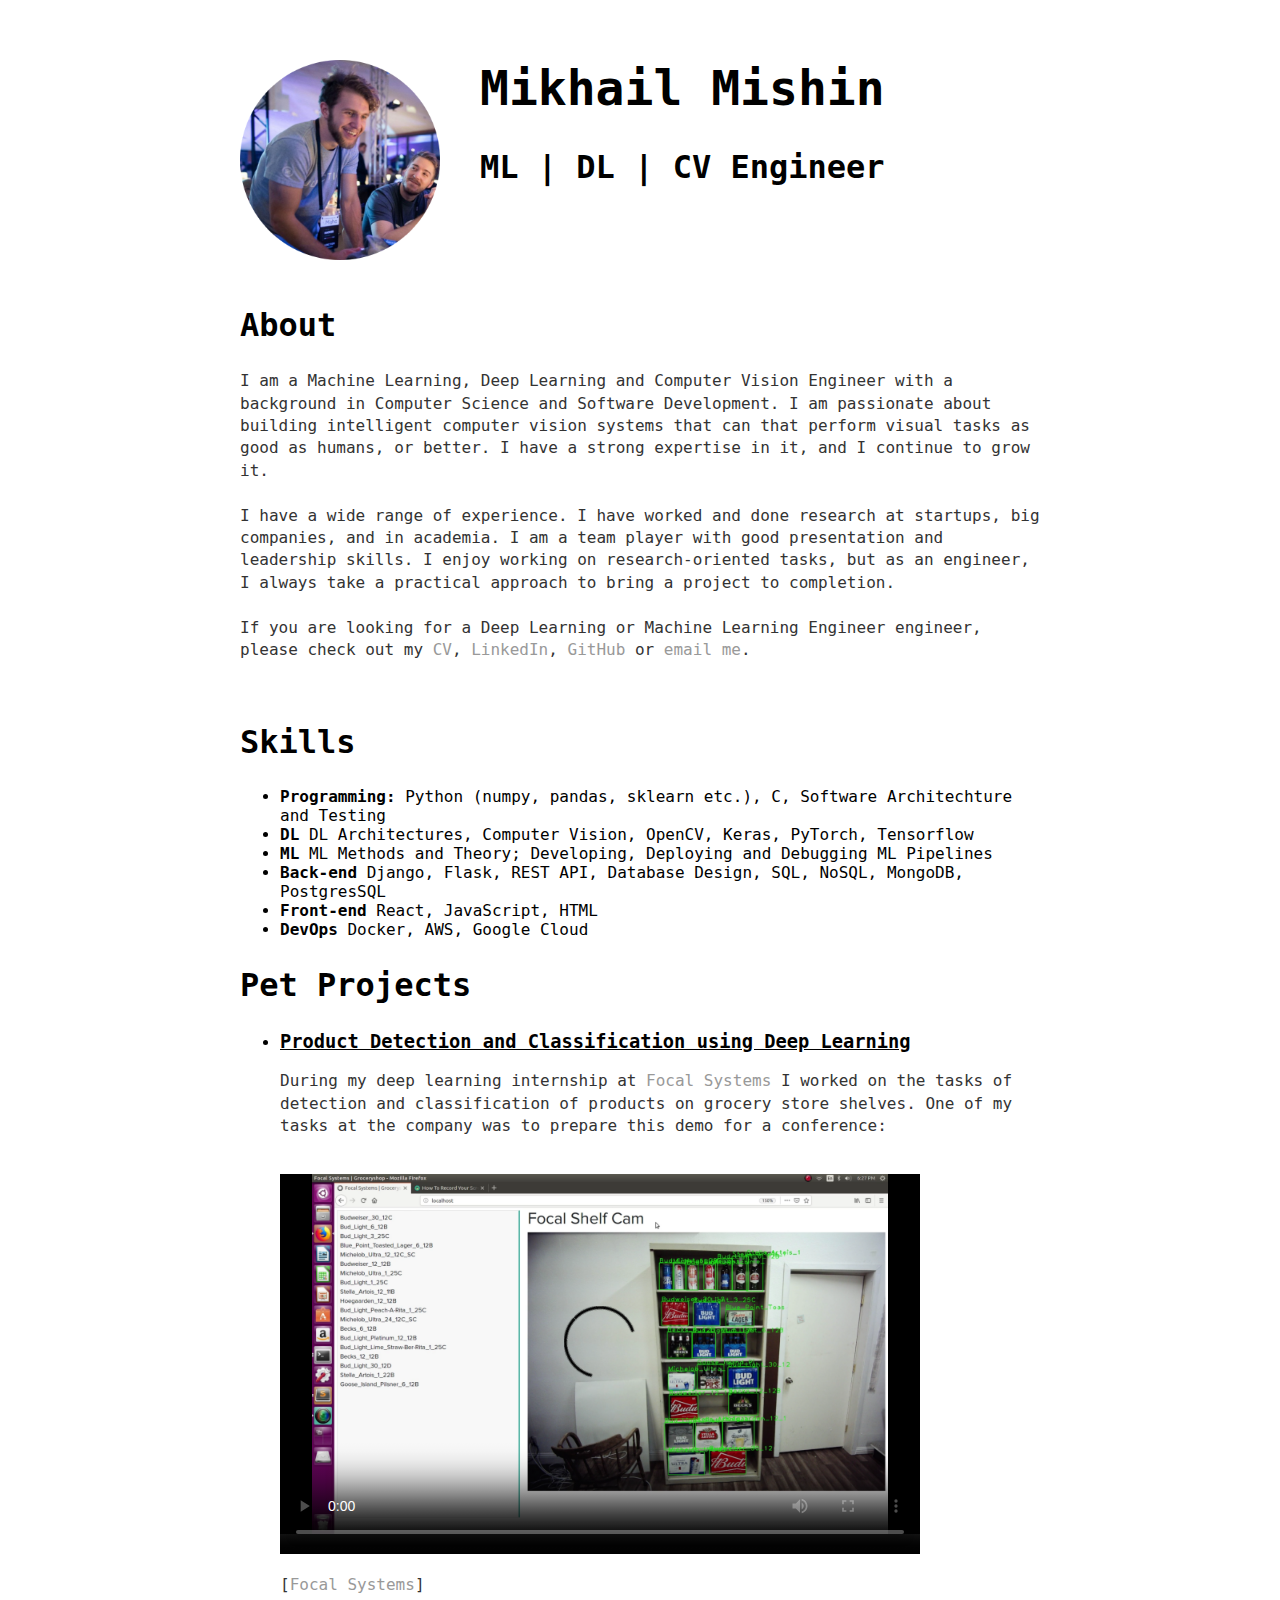
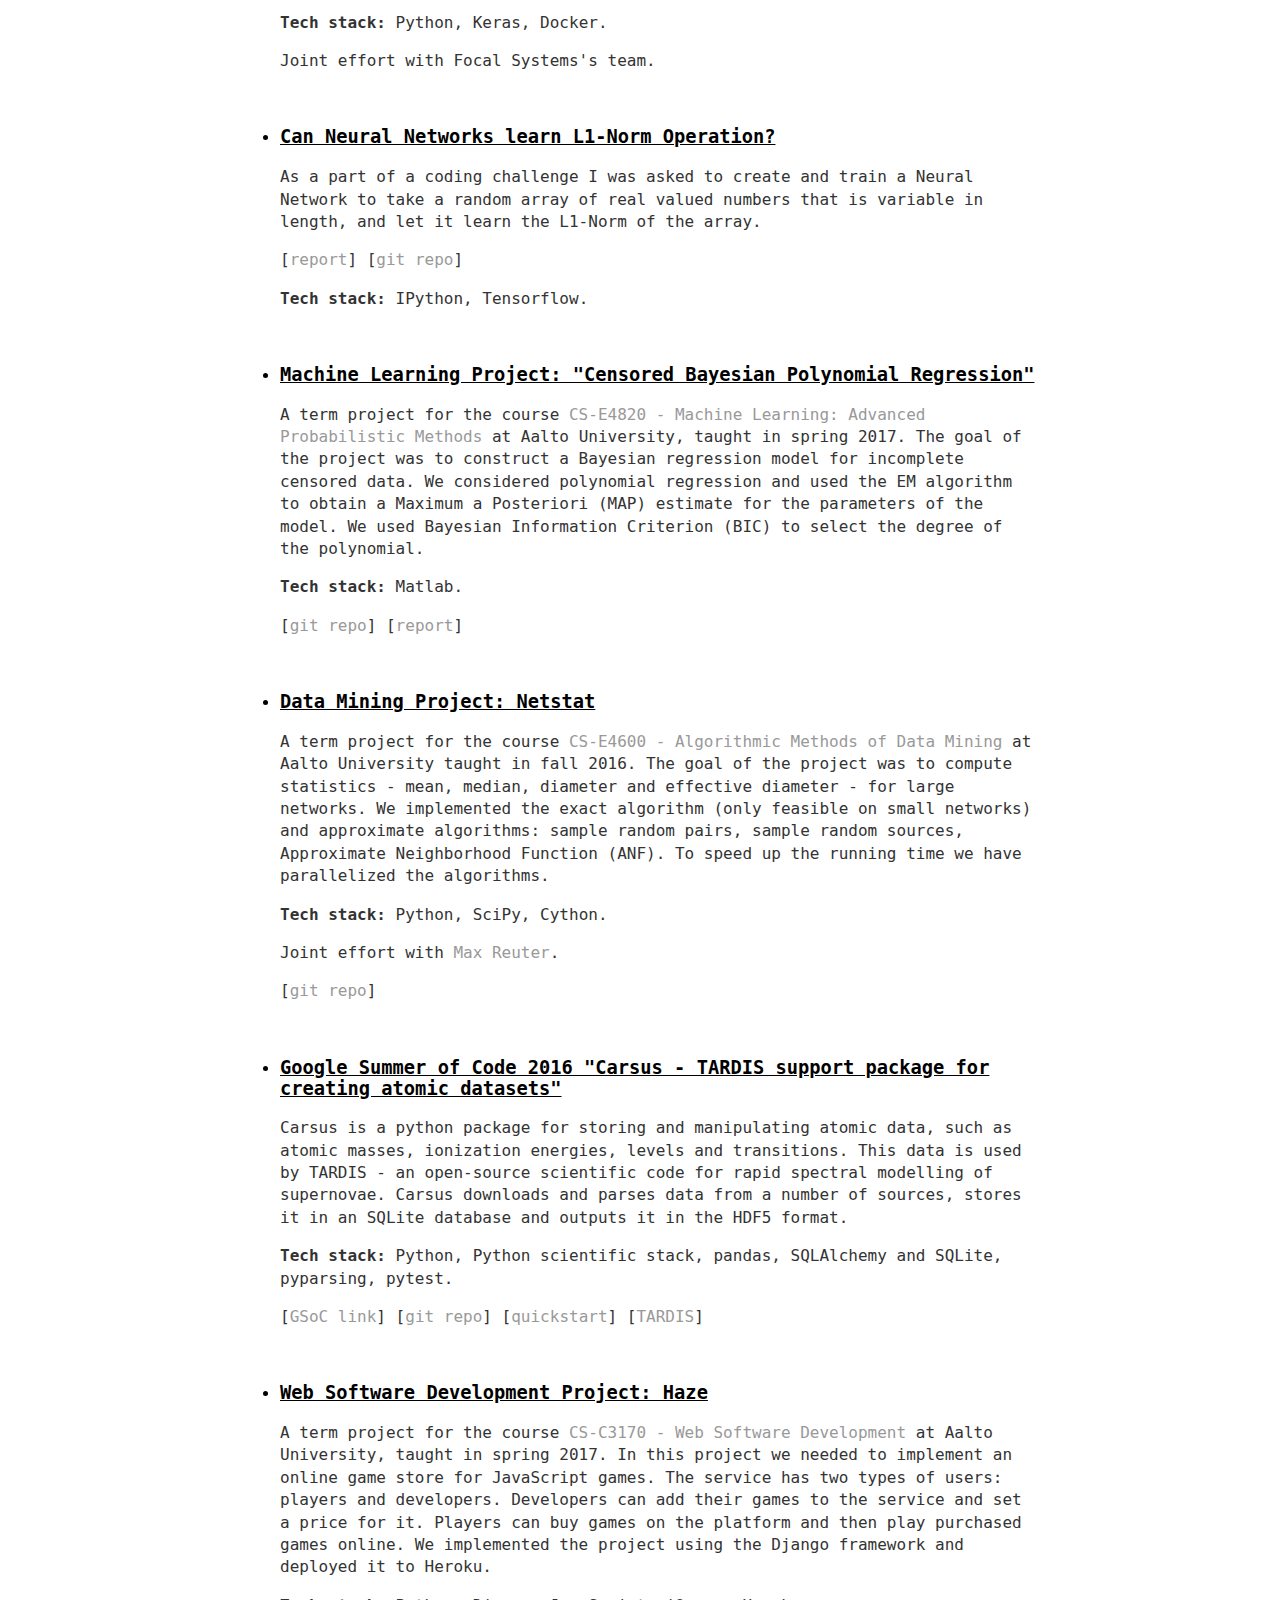
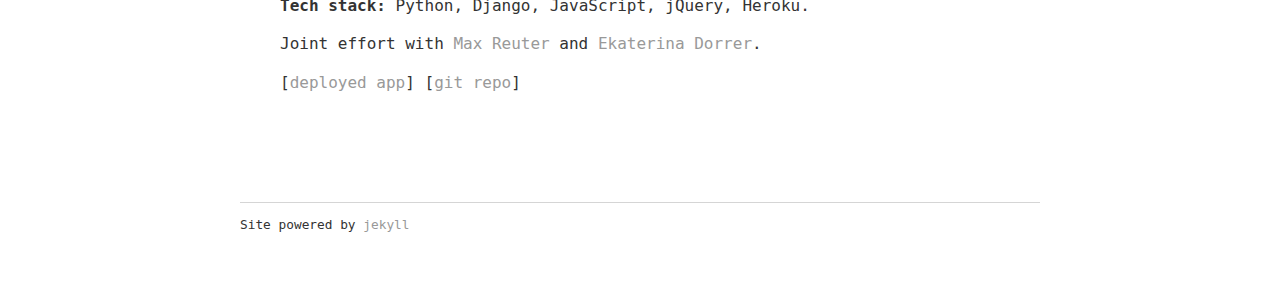
==== index.html @ 95404f32 "update text cv" ====
<!DOCTYPE html>
<html>
  <head>
    <title>Mishin Mikhail | Home</title>
    <meta http-equiv="Content-type" content="text/html;charset=UTF-8">
    <meta name="viewport" content="width=device-width, initial-scale=1"/>
    <meta name="description" content="Personal portfolio of Mikhail Mishin.">
    <meta name="author" content="Mikhail Mishin">
    <!-- link to main stylesheet -->
    <link rel="stylesheet" type="text/css" href="css/main.css">
  </head>
  <body>
  <!--
    <nav>
        <ul>
            <li><a href="/">Home</a></li>
            <li><a href="/about">About</a></li>
            <li><a href="/cv">CV</a></li>
            <li><a href="/blog">Blog</a></li>
        </ul>
    </nav> -->
    <div class="container">

            <div class="header">
                <img class="avatar" src="images/avatar.png">
                <h1 class="site_header">Mikhail Mishin</h1>
                <h2 class="site_header">ML | DL | CV Engineer</h2i>
            </div>
        </br>

            <div class="content">
            <h2> About </h2>

            <p> 
            I am a Machine Learning, Deep Learning and Computer Vision Engineer with a background in Computer Science and Software Development. I am passionate about 
            building intelligent computer vision systems that can that perform visual tasks as good as humans, or better. I have a strong expertise in it, and I continue to grow it. 

            </br></br>
            I have a wide range of experience. I have worked and done research at startups, big companies, and in academia. 
            I am a team player with good presentation and leadership skills. I enjoy working on research-oriented tasks, but as an engineer, I always take a practical approach to bring a project to completion.

           </br></br>
            If you are looking for a Deep Learning or Machine Learning Engineer engineer, please check out my <a href="cv.pdf">CV</a>, <a href="https://www.linkedin.com/in/mishinma/">LinkedIn</a>,
            <a href="https://github.com/mishinma">GitHub</a> or <a href="mailto:mikhail.mishin@aalto.fi">email me</a>.
            </p>
          </br>

            <h2> Skills </h2>

            <ul>
              <li> <strong> Programming: </strong> Python (numpy, pandas, sklearn etc.), C, Software Architechture and Testing</li>
              <li> <strong> DL </strong> DL Architectures, Computer Vision, OpenCV, Keras, PyTorch, Tensorflow</li>
              <li> <strong> ML </strong> ML Methods and Theory; Developing, Deploying and Debugging ML Pipelines</li>
              <li> <strong> Back-end </strong> Django, Flask, REST API, Database Design, SQL, NoSQL, MongoDB, PostgresSQL</li>
              <li> <strong> Front-end </strong> React, JavaScript, HTML</li>
              <li> <strong> DevOps </strong> Docker, AWS, Google Cloud</li>
            </ul>

            <h2> Pet Projects</h2>

            <ul class="projects">

            <li>
               <h3> Product Detection and Classification using Deep Learning </h3>

               <p>
                  During my deep learning internship at <a href="https://focal.systems/">Focal Systems</a> I worked on the tasks of detection and classification of products on grocery store shelves. One of my tasks at the company was to prepare this demo for a conference:
               </p>

               <video src="images/shelf_demo-2019-02-27_18.27.33.mp4" poster="images/focal_demo.png"
               width="640" height="400" controls preload></video>

               <p>
                [<a href="https://focal.systems/">Focal Systems</a>]
               </p>

               <p>
                  <b>Tech stack:</b> Python, Keras, Docker.
              </p>
          <p>
              Joint effort with Focal Systems's team.
          </p>

            </li>
        </br>

        <li> <h3> Can Neural Networks learn L1-Norm Operation? </h3>
        
        <p>
        As a part of a coding challenge I was asked to create and train a Neural Network to take a random array of real valued numbers that is variable in length, and let it learn the L1-Norm of the array.
        </p>
        <p>
           [<a href="https://github.com/mishinma/l1normfin/blob/master/report.ipynb">report</a>]
           [<a href="https://github.com/mishinma/l1normfin">git repo</a>]
         </p>

         <p>
                  <b>Tech stack:</b> IPython, Tensorflow.
         </p>

        </li>

            
        </br>

            <li>
               <h3> <a class="project-title" href="https://github.com/mishinma/bayesian_censored">Machine Learning Project: "Censored Bayesian Polynomial Regression"</a> </h3>

               <p>
               A term project for the course <a href="https://mycourses.aalto.fi/course/view.php?id=13087">CS-E4820 - Machine Learning: Advanced Probabilistic Methods</a> at Aalto University,
               taught in spring 2017. The goal of the project was to construct a
               Bayesian regression model for incomplete censored data. We considered polynomial regression
               and used the EM algorithm to obtain a Maximum a Posteriori (MAP) estimate for the parameters
               of the model. We used Bayesian Information Criterion (BIC) to select the degree of the polynomial.
              </p>
              <p>
                  <b>Tech stack:</b> Matlab.
              </p>
               <p>
               [<a href="https://github.com/mishinma/bayesian_censored">git repo</a>]
               [<a href="https://github.com/mishinma/bayesian_censored/blob/master/Term_Project_Machine_Learning.pdf">report</a>]
               </p>
            </li>
            </br>

            <li>
               <h3> <a class="project-title" href="https://github.com/mishinma/netstat">Data Mining Project: Netstat</a> </h3>

               <p>
               A term project for the course <a href="https://mycourses.aalto.fi/course/view.php?id=13081">CS-E4600 - Algorithmic Methods of Data Mining</a>
               at Aalto University taught in fall 2016. The goal of the project was to compute statistics - mean, median, diameter and effective diameter -
               for large networks. We implemented the exact algorithm (only feasible on small networks)
               and approximate algorithms: sample random pairs, sample random sources, Approximate Neighborhood Function (ANF).
               To speed up the running time we have parallelized the algorithms.
              </p>
              <p>
                  <b>Tech stack:</b> Python, SciPy, Cython.
              </p>
          <p>
              Joint effort with <a href="https://github.com/reuterm">Max Reuter</a>.
          </p>
               <p>
               [<a href="https://github.com/mishinma/netstat">git repo</a>]
               </p>
            </li>
            </br>

            <li>
                <h3> <a class="project-title" href="https://github.com/tardis-sn/carsus">Google Summer of Code 2016 "Carsus - TARDIS support package for creating atomic datasets"</a> </h3>

                <p>
                    Carsus is a python package for storing and manipulating atomic data,
                    such as atomic masses, ionization energies, levels and transitions.
                    This data is used by TARDIS - an open-source scientific code for rapid spectral modelling of supernovae.
                    Carsus downloads and parses data from a number of  sources, stores it in an SQLite database and outputs
                    it in the HDF5 format.
                </p>
                <p>
                    <b>Tech stack:</b> Python, Python scientific stack, pandas, SQLAlchemy and SQLite, pyparsing, pytest.
                </p>
                <p>
                    [<a href="https://summerofcode.withgoogle.com/projects/#5833166136803328">GSoC link</a>]
                    [<a href="https://github.com/tardis-sn/carsus">git repo</a>]
                    [<a href="http://carsus.readthedocs.io/en/rtd-testing/notebooks/quickstart.html">quickstart</a>]
                    [<a href="http://tardis.readthedocs.io/en/latest/">TARDIS</a>]
                </p>
            </li>
          </br>

            <li>
               <h3><a class="project-title" href="https://github.com/mishinma/wsdproject">Web Software Development Project: Haze</a> </h3>

               <p>
               A term project for the course <a href="https://mycourses.aalto.fi/course/view.php?id=13030">CS-C3170 - Web Software Development</a> at Aalto University,
               taught in spring 2017. In this project we needed to implement an online game store for JavaScript games.
               The service has two types of users: players and developers. Developers can add their games to the service and set a price for it.
               Players can buy games on the platform and then play purchased games online. We implemented the project
               using the Django framework and deployed it to Heroku.
              </p>
          <p>
               <b>Tech stack:</b> Python, Django, JavaScript, jQuery, Heroku.
          </p>
              <p>
                  Joint effort with <a href="https://github.com/reuterm">Max Reuter</a> and
                    <a href="https://github.com/katebennu">Ekaterina Dorrer</a>.
              </p>
               <p>
               [<a href="https://shielded-tor-84132.herokuapp.com/index/">deployed app</a>]
               [<a href="https://github.com/mishinma/wsdproject">git repo</a>]
               </p>
            </li>
             </br>



            </ul>
</br>
</br>
</br>
            <!--

            <ul>
                <li><a href="https://www.github.com/tardis-sn/carsus"> repository </a></li>
                <li><a href="http://mishinma.github.io/carsusdocs/">  docs </a></li>
                <li><a href="reports/report.html">  reports </a> </li>
                <li><a href="http://mishinma.github.io/carsusdevlog/">  devlog </a> </li>
                <li><a href="https://trello.com/b/bXee8BL9/tardis-gsoc-2016-atomic-database">  trello board </a> </li>
            </ul> !-->

            </div>


    <footer>
        <p>
            Site powered by <a href="/home/misha/dev/mishinma.github.io/index.html"> jekyll </a>
        </p>
    </footer>
    </div><!-- /.container -->
  </body>
</html>
---- css/main.css ----
body {
    margin: 60px auto;
    width: 70%;
   font-family: 'Consolas', 'Monaco', 'monospace';
}

.container{
    max-width: 800px;
    margin: 0 auto;
    padding: 0 30px;
}


.header {
    height: 200px;
}

.header .site_header {
  position: relative;
  /*top: 15px;*/
  /*left: 15px;*/
}

.header .avatar{
    float: left;
    /*border-radius: 80px;*/
    height: 200px;
    width: 200px;
    margin-right: 40px;
}

.project-title {
    text-decoration: none;
    color: #000;
}


a {
    text-decoration: none;
    color: #999;
}
a:hover {
    text-decoration: underline;
}

h1 {
    font-size: 3em;
}

h2 {
    font-size: 2em;
}

p {
    font-size: 1em;
    line-height: 1.4em;
    color: #333;
}

ul.projects h3{
    text-decoration: underline;
}

footer {
    border-top: 1px solid #d5d5d5;
    font-size: .8em;
}
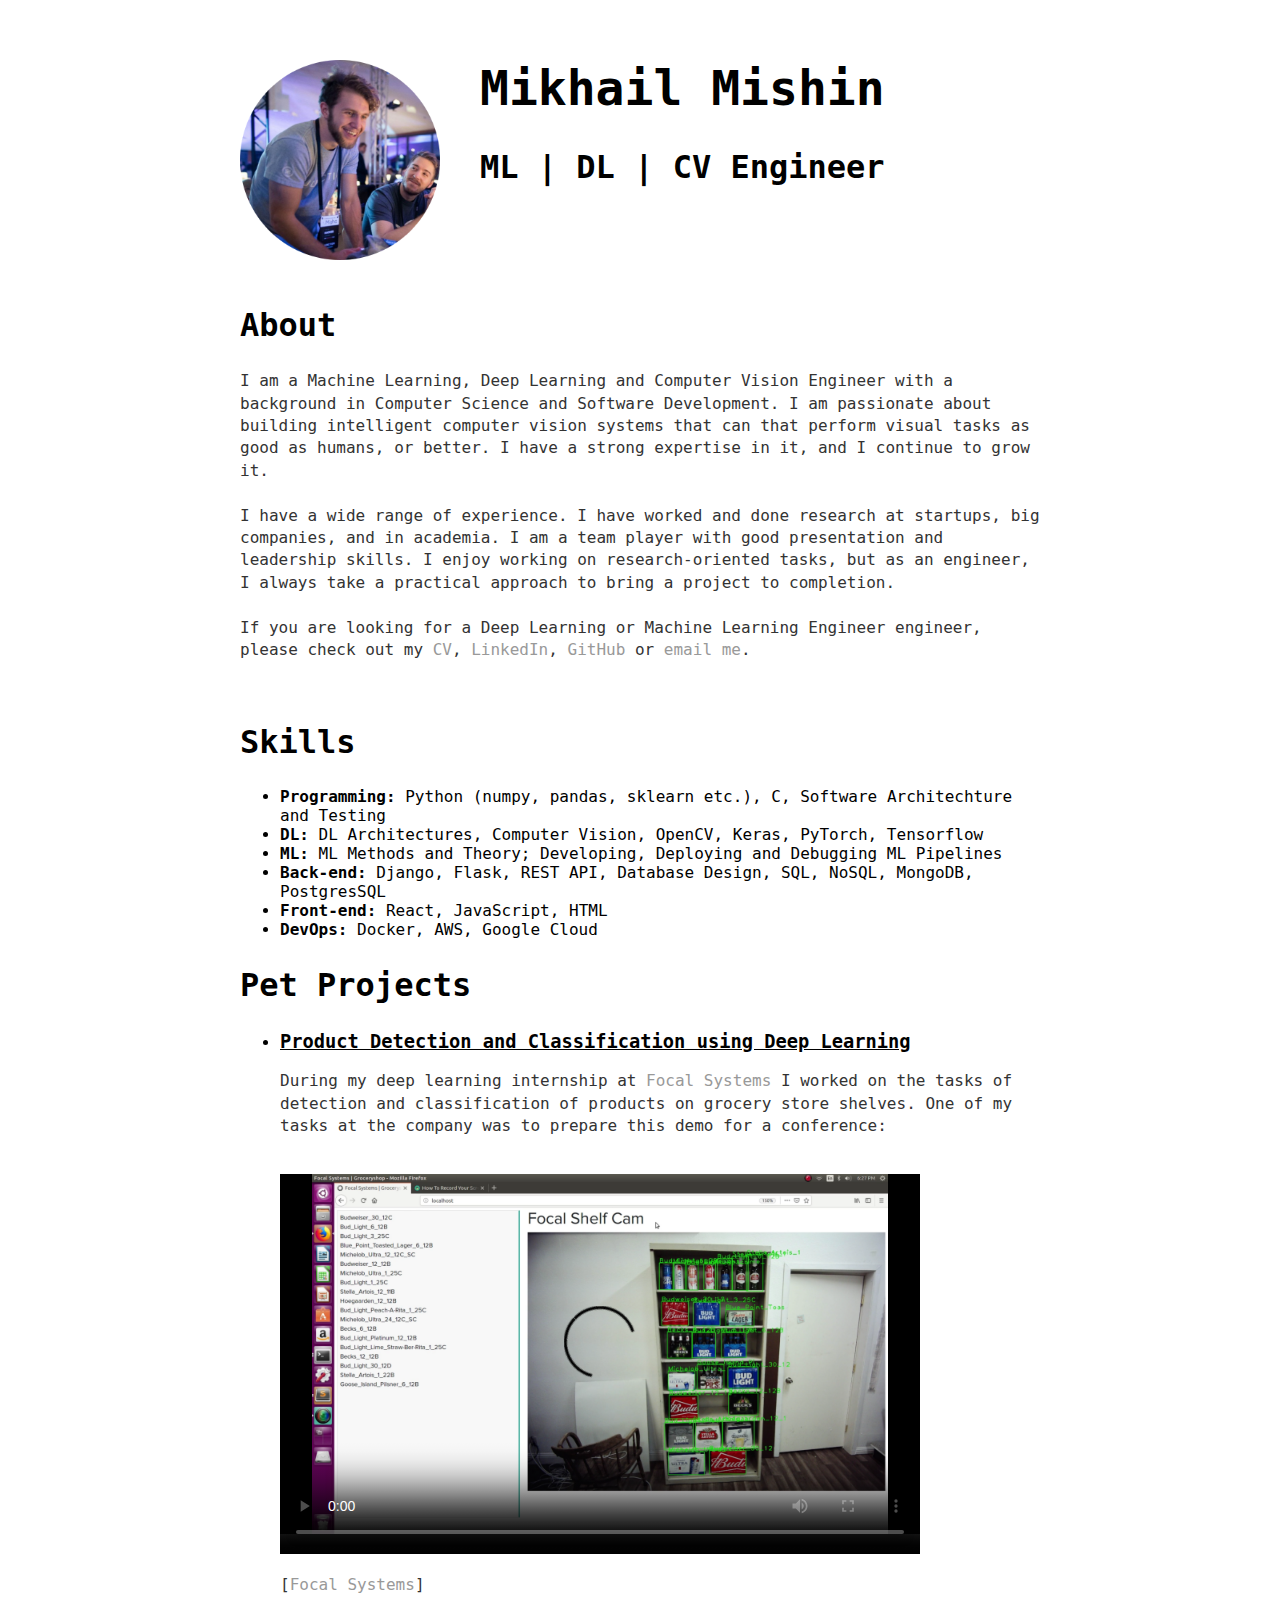
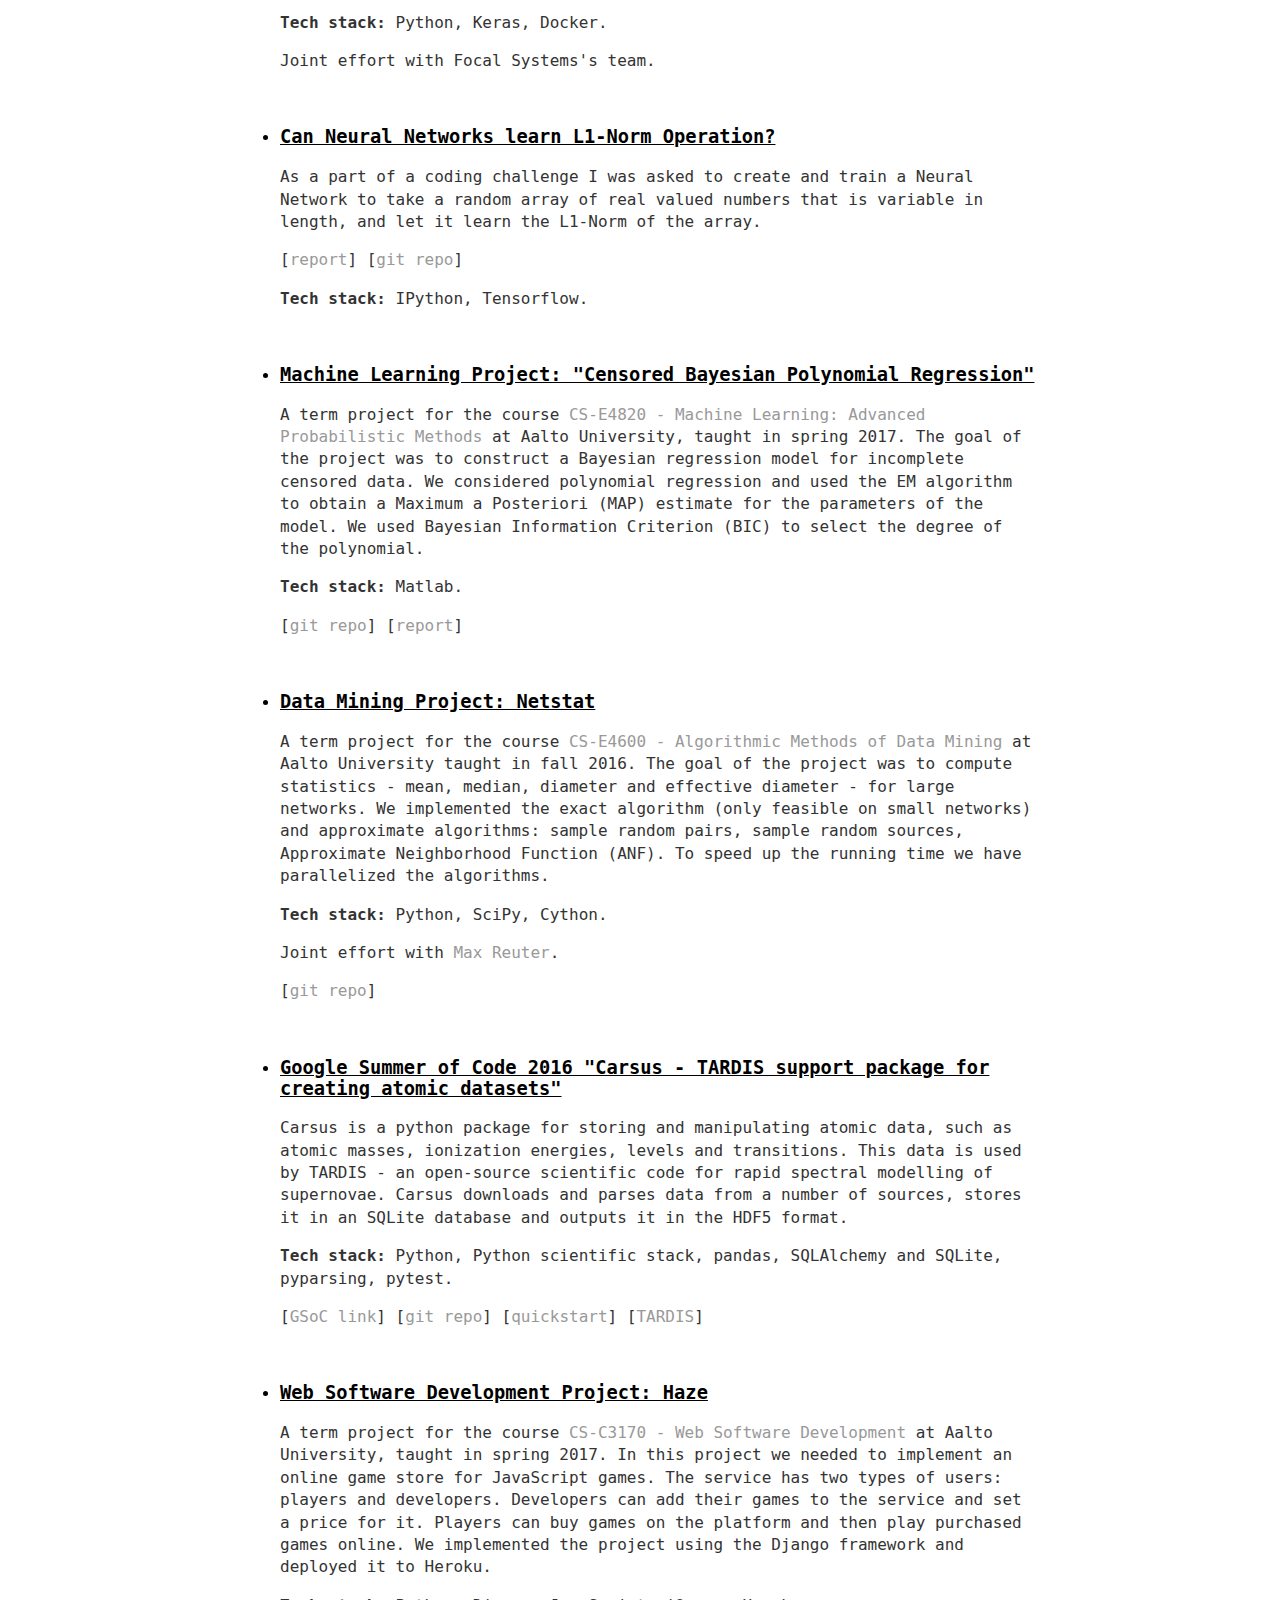
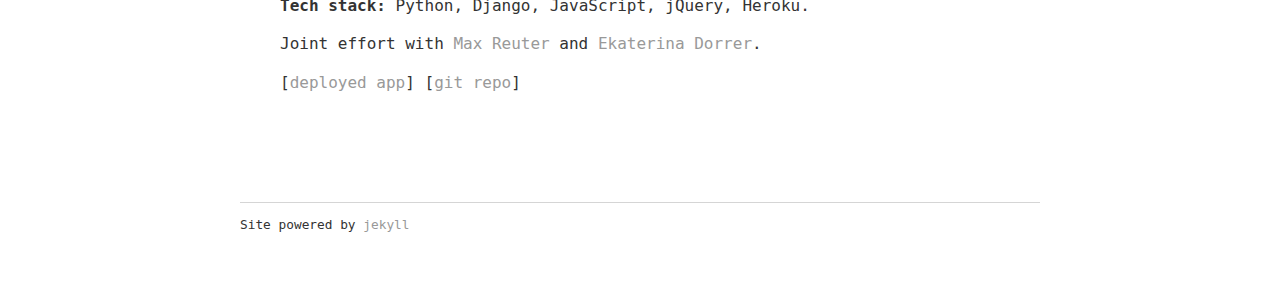
==== commit 78b33f54: "semicolons" ====
--- a/index.html
+++ b/index.html
@@ -49,11 +49,11 @@
 
             <ul>
               <li> <strong> Programming: </strong> Python (numpy, pandas, sklearn etc.), C, Software Architechture and Testing</li>
-              <li> <strong> DL </strong> DL Architectures, Computer Vision, OpenCV, Keras, PyTorch, Tensorflow</li>
-              <li> <strong> ML </strong> ML Methods and Theory; Developing, Deploying and Debugging ML Pipelines</li>
-              <li> <strong> Back-end </strong> Django, Flask, REST API, Database Design, SQL, NoSQL, MongoDB, PostgresSQL</li>
-              <li> <strong> Front-end </strong> React, JavaScript, HTML</li>
-              <li> <strong> DevOps </strong> Docker, AWS, Google Cloud</li>
+              <li> <strong> DL: </strong> DL Architectures, Computer Vision, OpenCV, Keras, PyTorch, Tensorflow</li>
+              <li> <strong> ML: </strong> ML Methods and Theory; Developing, Deploying and Debugging ML Pipelines</li>
+              <li> <strong> Back-end: </strong> Django, Flask, REST API, Database Design, SQL, NoSQL, MongoDB, PostgresSQL</li>
+              <li> <strong> Front-end: </strong> React, JavaScript, HTML</li>
+              <li> <strong> DevOps: </strong> Docker, AWS, Google Cloud</li>
             </ul>
 
             <h2> Pet Projects</h2>
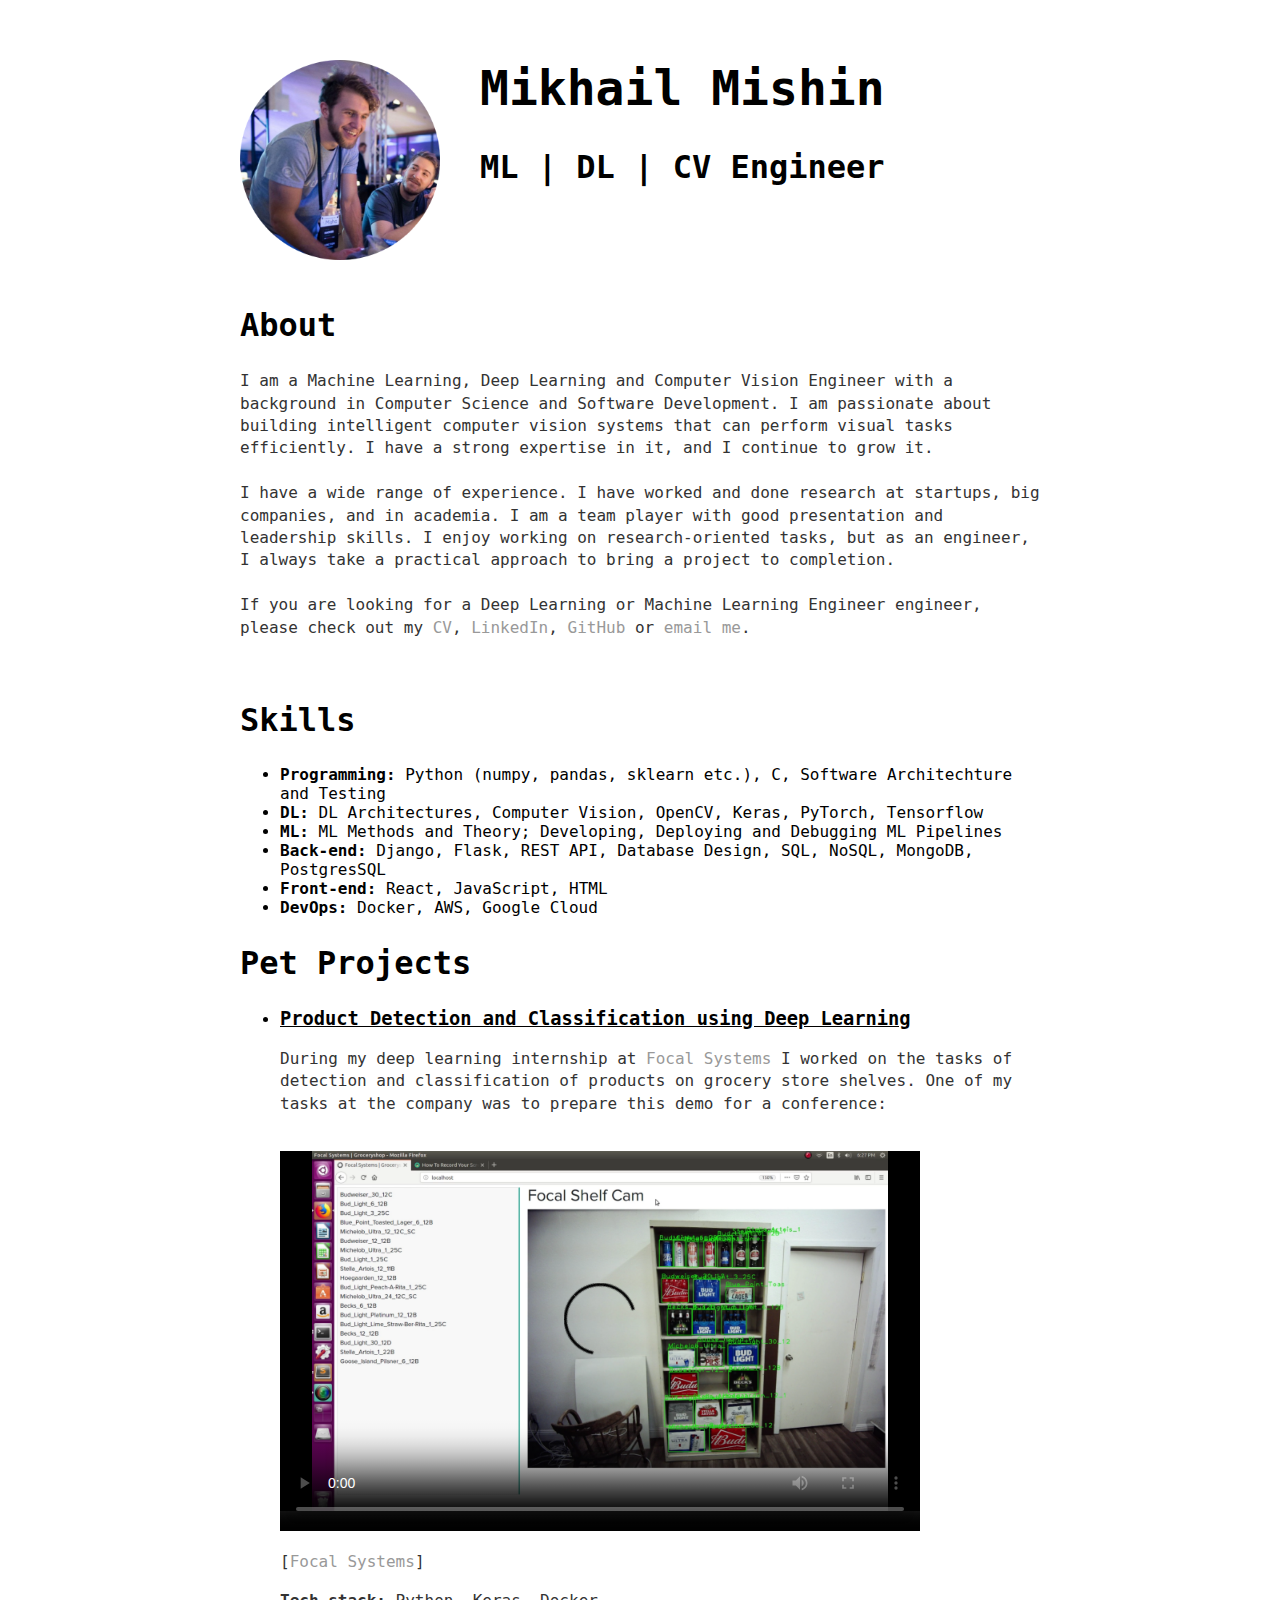
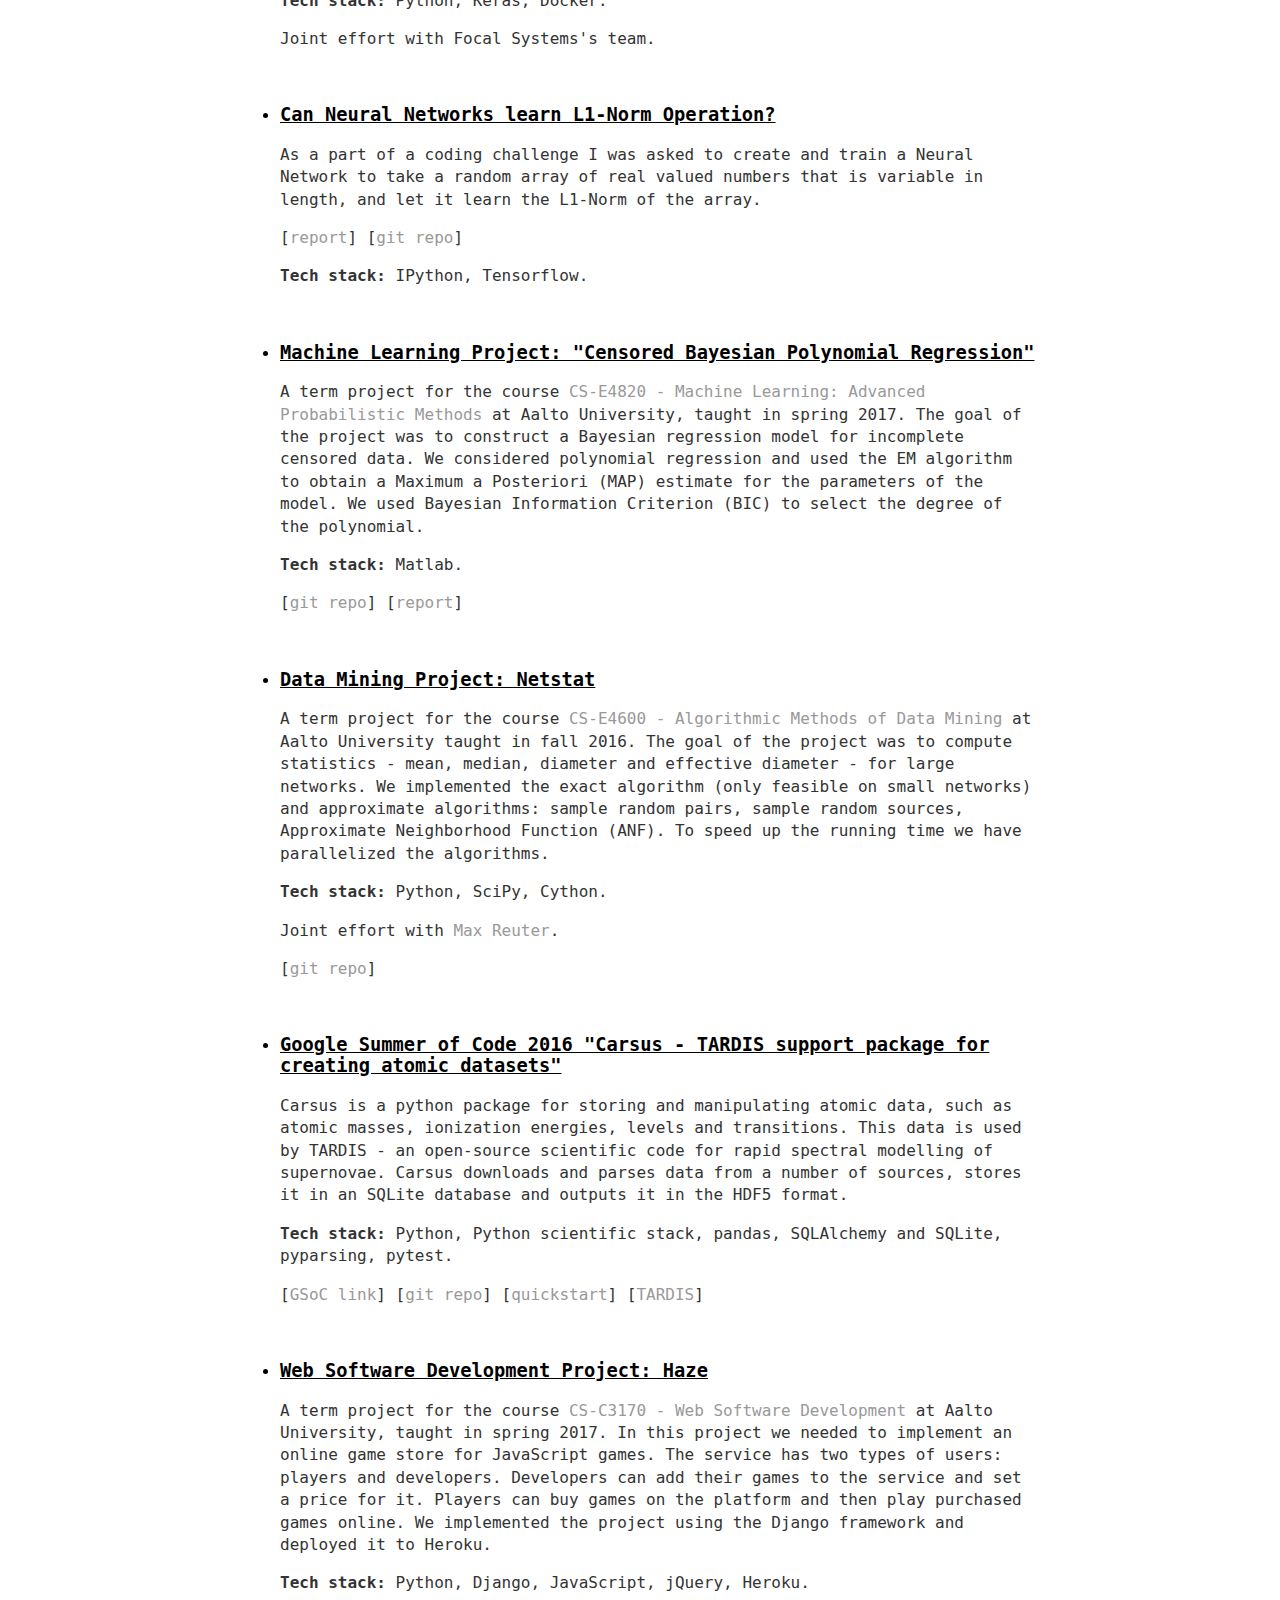
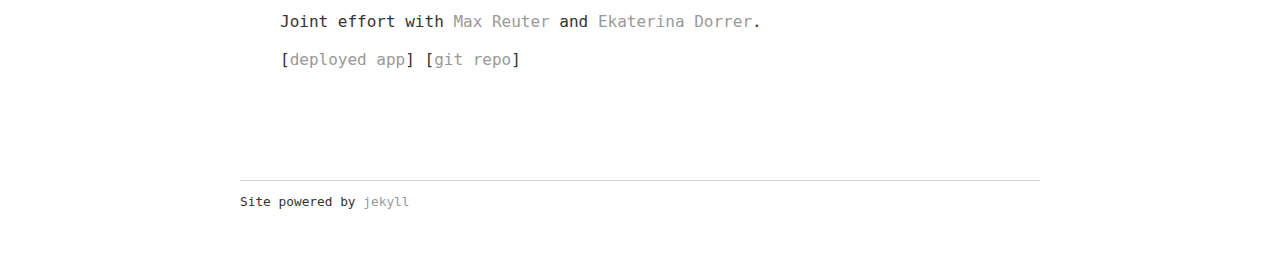
==== commit 910e8087: "edit bio" ====
--- a/index.html
+++ b/index.html
@@ -33,7 +33,7 @@
 
             <p> 
             I am a Machine Learning, Deep Learning and Computer Vision Engineer with a background in Computer Science and Software Development. I am passionate about 
-            building intelligent computer vision systems that can that perform visual tasks as good as humans, or better. I have a strong expertise in it, and I continue to grow it. 
+            building intelligent computer vision systems that can perform visual tasks efficiently. I have a strong expertise in it, and I continue to grow it. 
 
             </br></br>
             I have a wide range of experience. I have worked and done research at startups, big companies, and in academia. 
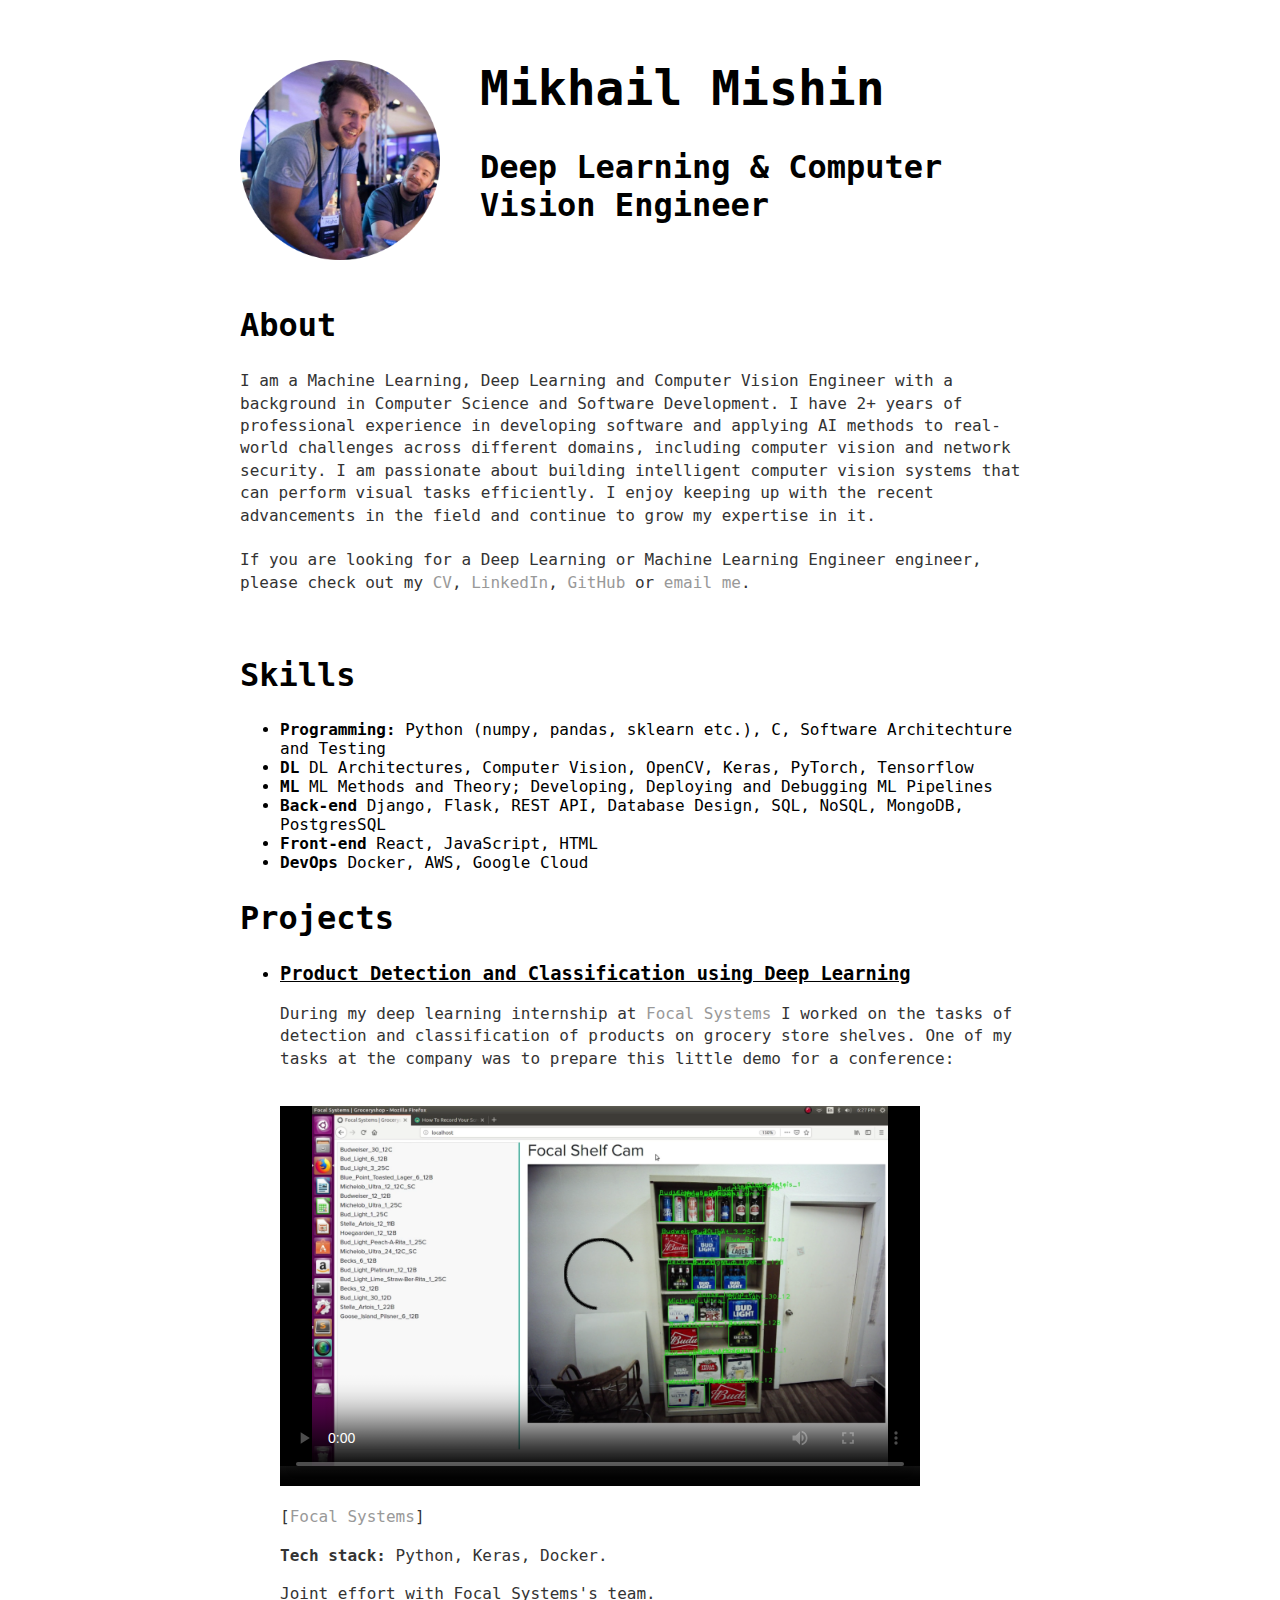
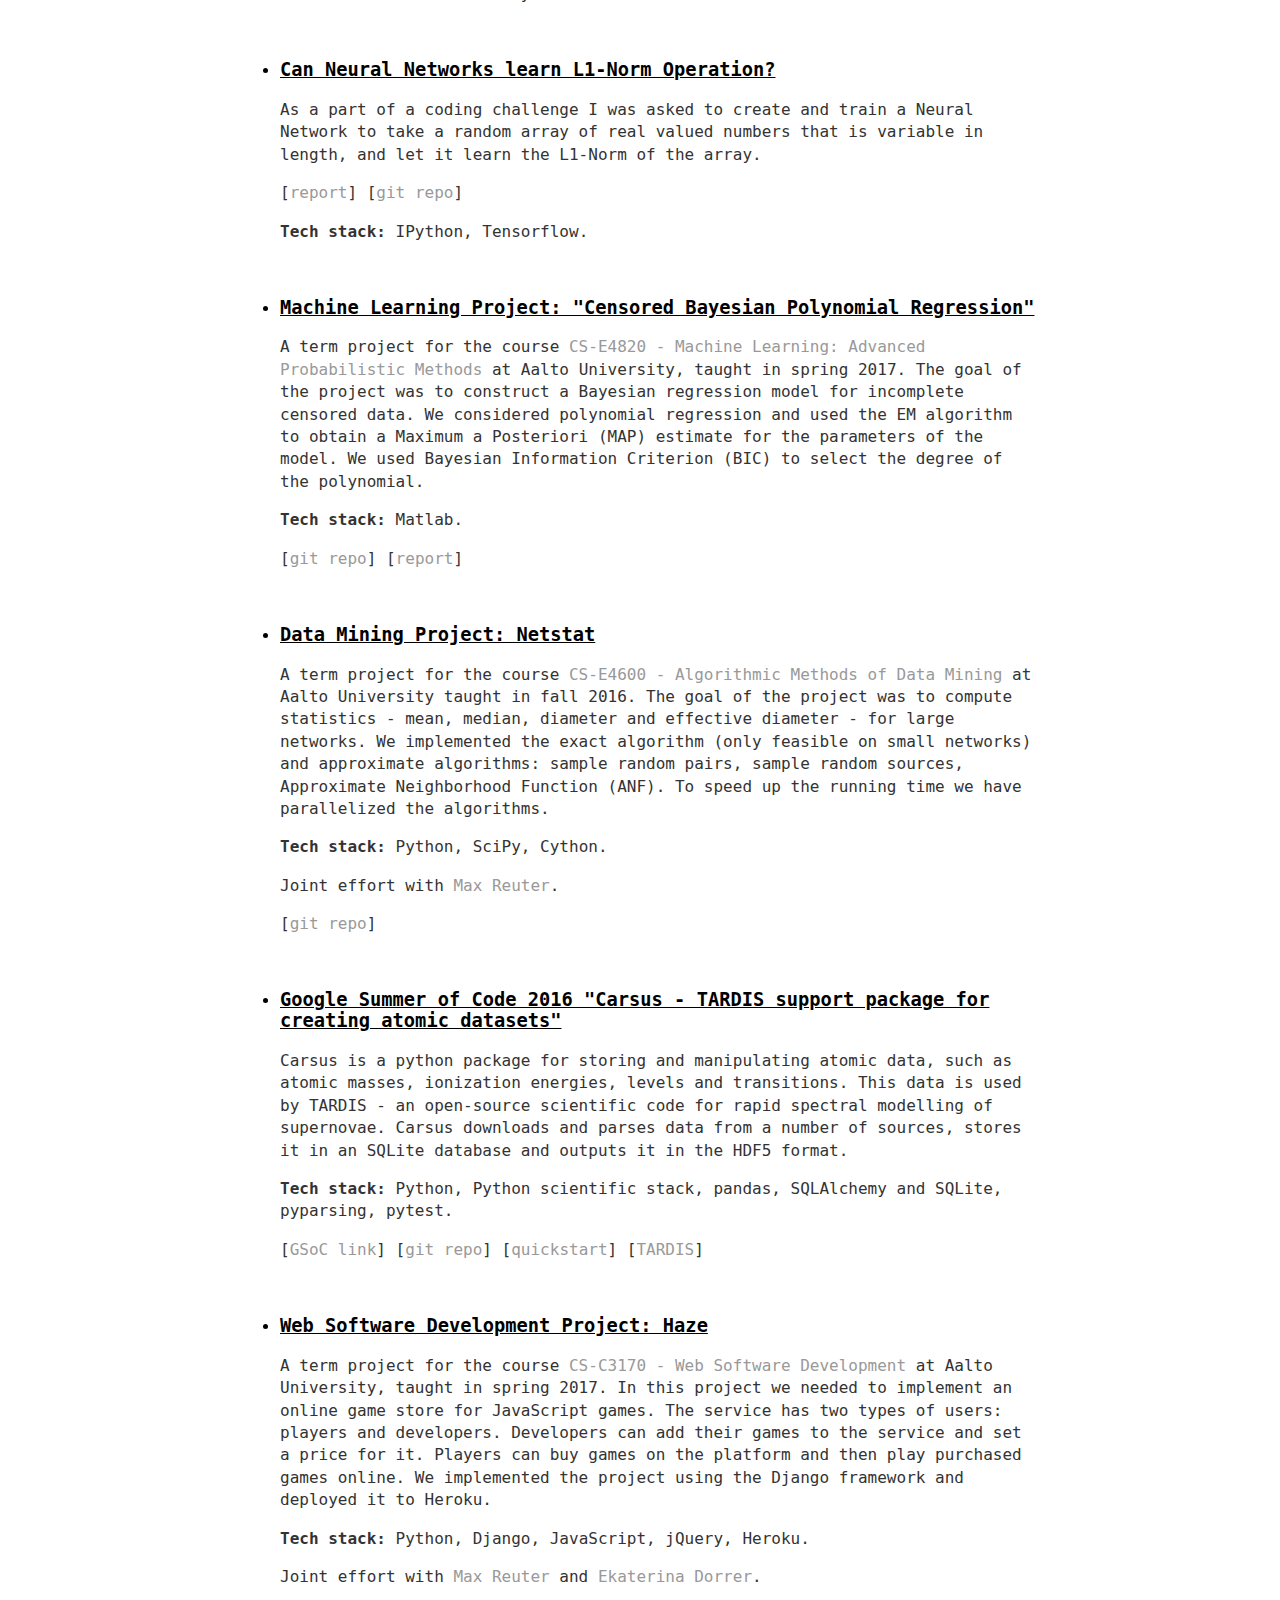
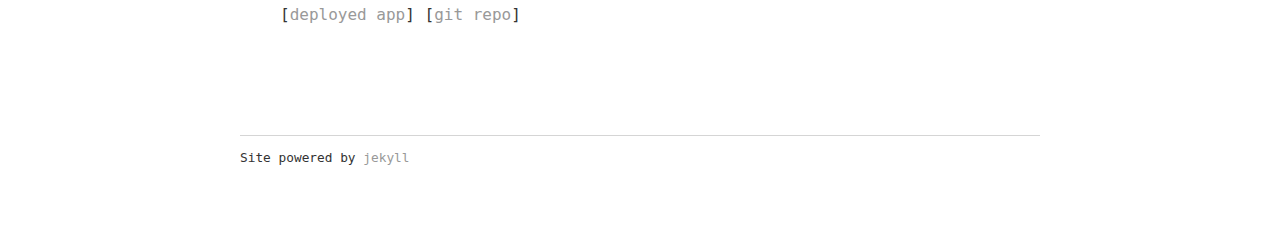
==== commit f94c2356: "update bio" ====
--- a/index.html
+++ b/index.html
@@ -24,7 +24,7 @@
             <div class="header">
                 <img class="avatar" src="images/avatar.png">
                 <h1 class="site_header">Mikhail Mishin</h1>
-                <h2 class="site_header">ML | DL | CV Engineer</h2i>
+                <h2 class="site_header">Deep Learning &amp; Computer Vision Engineer </h2i>
             </div>
         </br>
 
@@ -32,13 +32,11 @@
             <h2> About </h2>
 
             <p> 
-            I am a Machine Learning, Deep Learning and Computer Vision Engineer with a background in Computer Science and Software Development. I am passionate about 
-            building intelligent computer vision systems that can perform visual tasks efficiently. I have a strong expertise in it, and I continue to grow it. 
-
-            </br></br>
-            I have a wide range of experience. I have worked and done research at startups, big companies, and in academia. 
-            I am a team player with good presentation and leadership skills. I enjoy working on research-oriented tasks, but as an engineer, I always take a practical approach to bring a project to completion.
-
+            I am a Machine Learning, Deep Learning and Computer Vision Engineer with a background in Computer Science and Software Development. I have 2+ years of professional experience in developing software and applying AI methods to real-world challenges across different domains, including computer vision and network security.  I am passionate about building intelligent computer vision systems that can perform visual tasks efficiently. I enjoy keeping up with the recent advancements in the field and continue to grow my expertise in it.
+
+            <!-- </br></br> -->
+            <!-- I have a wide range of experience. I have worked and done research at startups, big companies, and in academia.  -->
+            <!-- I am a team player with good presentation and leadership skills.  -->
            </br></br>
             If you are looking for a Deep Learning or Machine Learning Engineer engineer, please check out my <a href="cv.pdf">CV</a>, <a href="https://www.linkedin.com/in/mishinma/">LinkedIn</a>,
             <a href="https://github.com/mishinma">GitHub</a> or <a href="mailto:mikhail.mishin@aalto.fi">email me</a>.
@@ -49,14 +47,14 @@
 
             <ul>
               <li> <strong> Programming: </strong> Python (numpy, pandas, sklearn etc.), C, Software Architechture and Testing</li>
-              <li> <strong> DL: </strong> DL Architectures, Computer Vision, OpenCV, Keras, PyTorch, Tensorflow</li>
-              <li> <strong> ML: </strong> ML Methods and Theory; Developing, Deploying and Debugging ML Pipelines</li>
-              <li> <strong> Back-end: </strong> Django, Flask, REST API, Database Design, SQL, NoSQL, MongoDB, PostgresSQL</li>
-              <li> <strong> Front-end: </strong> React, JavaScript, HTML</li>
-              <li> <strong> DevOps: </strong> Docker, AWS, Google Cloud</li>
+              <li> <strong> DL </strong> DL Architectures, Computer Vision, OpenCV, Keras, PyTorch, Tensorflow</li>
+              <li> <strong> ML </strong> ML Methods and Theory; Developing, Deploying and Debugging ML Pipelines</li>
+              <li> <strong> Back-end </strong> Django, Flask, REST API, Database Design, SQL, NoSQL, MongoDB, PostgresSQL</li>
+              <li> <strong> Front-end </strong> React, JavaScript, HTML</li>
+              <li> <strong> DevOps </strong> Docker, AWS, Google Cloud</li>
             </ul>
 
-            <h2> Pet Projects</h2>
+            <h2> Projects</h2>
 
             <ul class="projects">
 
@@ -64,7 +62,7 @@
                <h3> Product Detection and Classification using Deep Learning </h3>
 
                <p>
-                  During my deep learning internship at <a href="https://focal.systems/">Focal Systems</a> I worked on the tasks of detection and classification of products on grocery store shelves. One of my tasks at the company was to prepare this demo for a conference:
+                  During my deep learning internship at <a href="https://focal.systems/">Focal Systems</a> I worked on the tasks of detection and classification of products on grocery store shelves. One of my tasks at the company was to prepare this little demo for a conference:
                </p>
 
                <video src="images/shelf_demo-2019-02-27_18.27.33.mp4" poster="images/focal_demo.png"
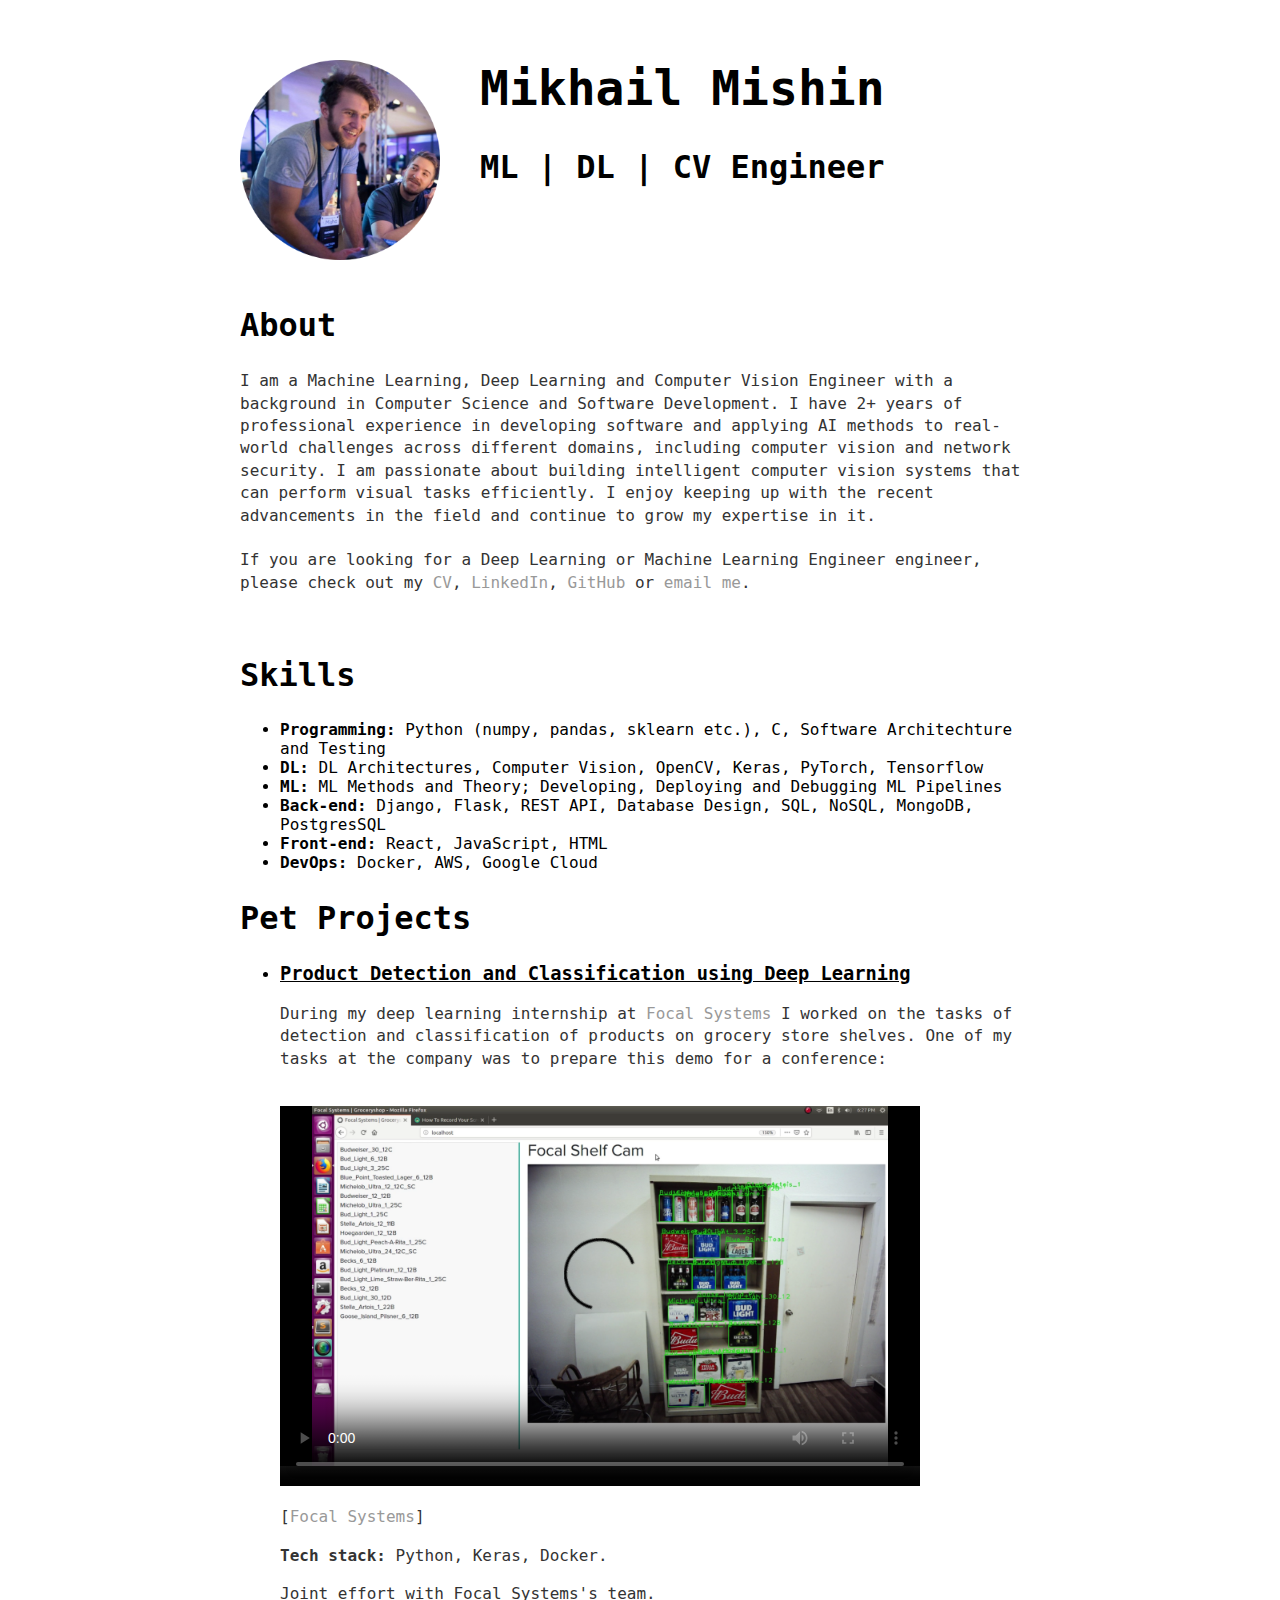
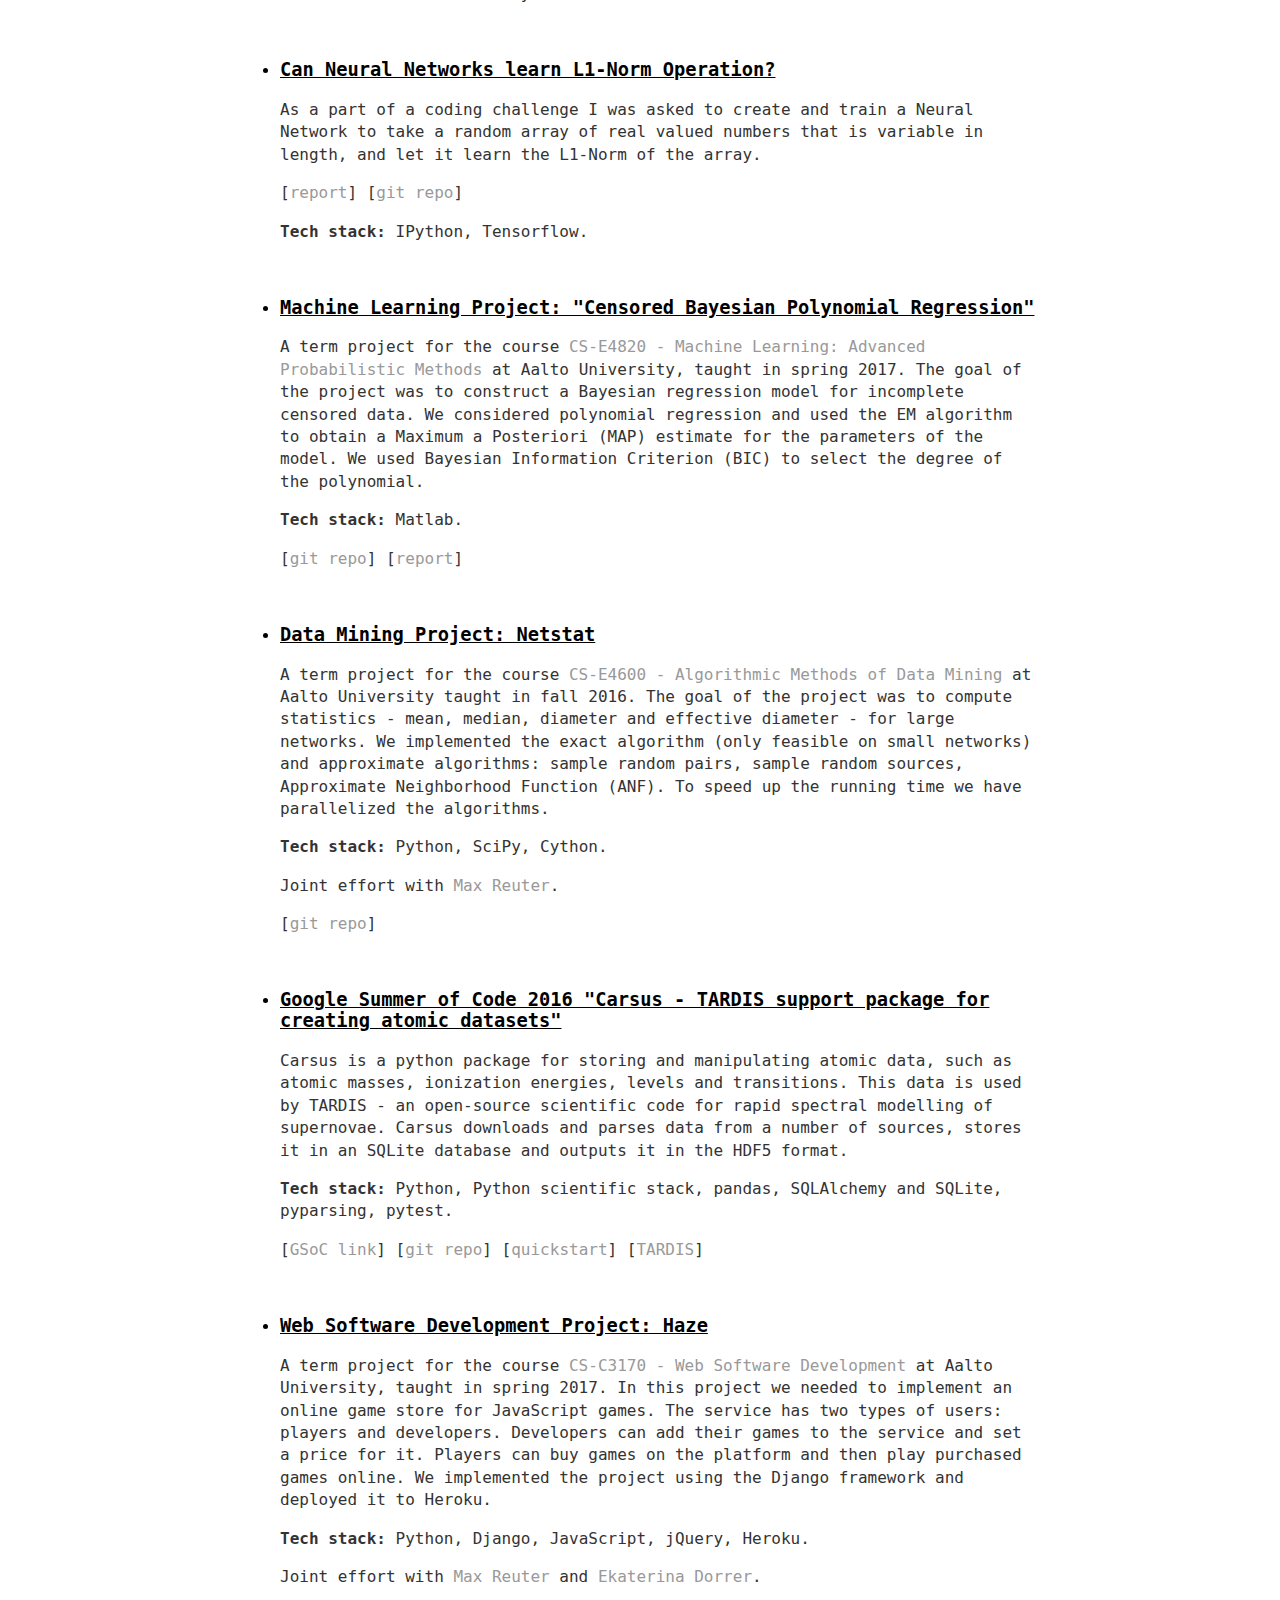
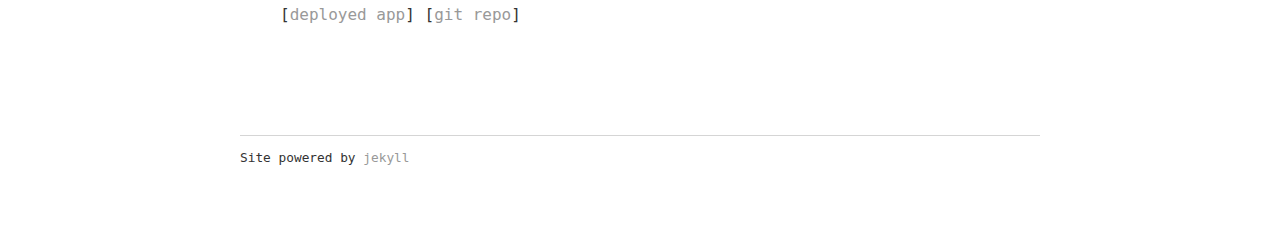
==== commit 75fa1309: "update bio" ====
--- a/index.html
+++ b/index.html
@@ -24,7 +24,7 @@
             <div class="header">
                 <img class="avatar" src="images/avatar.png">
                 <h1 class="site_header">Mikhail Mishin</h1>
-                <h2 class="site_header">Deep Learning &amp; Computer Vision Engineer </h2i>
+                <h2 class="site_header">ML | DL | CV Engineer</h2i>
             </div>
         </br>
 
@@ -33,7 +33,7 @@
 
             <p> 
             I am a Machine Learning, Deep Learning and Computer Vision Engineer with a background in Computer Science and Software Development. I have 2+ years of professional experience in developing software and applying AI methods to real-world challenges across different domains, including computer vision and network security.  I am passionate about building intelligent computer vision systems that can perform visual tasks efficiently. I enjoy keeping up with the recent advancements in the field and continue to grow my expertise in it.
-
+            
             <!-- </br></br> -->
             <!-- I have a wide range of experience. I have worked and done research at startups, big companies, and in academia.  -->
             <!-- I am a team player with good presentation and leadership skills.  -->
@@ -47,14 +47,14 @@
 
             <ul>
               <li> <strong> Programming: </strong> Python (numpy, pandas, sklearn etc.), C, Software Architechture and Testing</li>
-              <li> <strong> DL </strong> DL Architectures, Computer Vision, OpenCV, Keras, PyTorch, Tensorflow</li>
-              <li> <strong> ML </strong> ML Methods and Theory; Developing, Deploying and Debugging ML Pipelines</li>
-              <li> <strong> Back-end </strong> Django, Flask, REST API, Database Design, SQL, NoSQL, MongoDB, PostgresSQL</li>
-              <li> <strong> Front-end </strong> React, JavaScript, HTML</li>
-              <li> <strong> DevOps </strong> Docker, AWS, Google Cloud</li>
+              <li> <strong> DL: </strong> DL Architectures, Computer Vision, OpenCV, Keras, PyTorch, Tensorflow</li>
+              <li> <strong> ML: </strong> ML Methods and Theory; Developing, Deploying and Debugging ML Pipelines</li>
+              <li> <strong> Back-end: </strong> Django, Flask, REST API, Database Design, SQL, NoSQL, MongoDB, PostgresSQL</li>
+              <li> <strong> Front-end: </strong> React, JavaScript, HTML</li>
+              <li> <strong> DevOps: </strong> Docker, AWS, Google Cloud</li>
             </ul>
 
-            <h2> Projects</h2>
+            <h2> Pet Projects</h2>
 
             <ul class="projects">
 
@@ -62,7 +62,7 @@
                <h3> Product Detection and Classification using Deep Learning </h3>
 
                <p>
-                  During my deep learning internship at <a href="https://focal.systems/">Focal Systems</a> I worked on the tasks of detection and classification of products on grocery store shelves. One of my tasks at the company was to prepare this little demo for a conference:
+                  During my deep learning internship at <a href="https://focal.systems/">Focal Systems</a> I worked on the tasks of detection and classification of products on grocery store shelves. One of my tasks at the company was to prepare this demo for a conference:
                </p>
 
                <video src="images/shelf_demo-2019-02-27_18.27.33.mp4" poster="images/focal_demo.png"
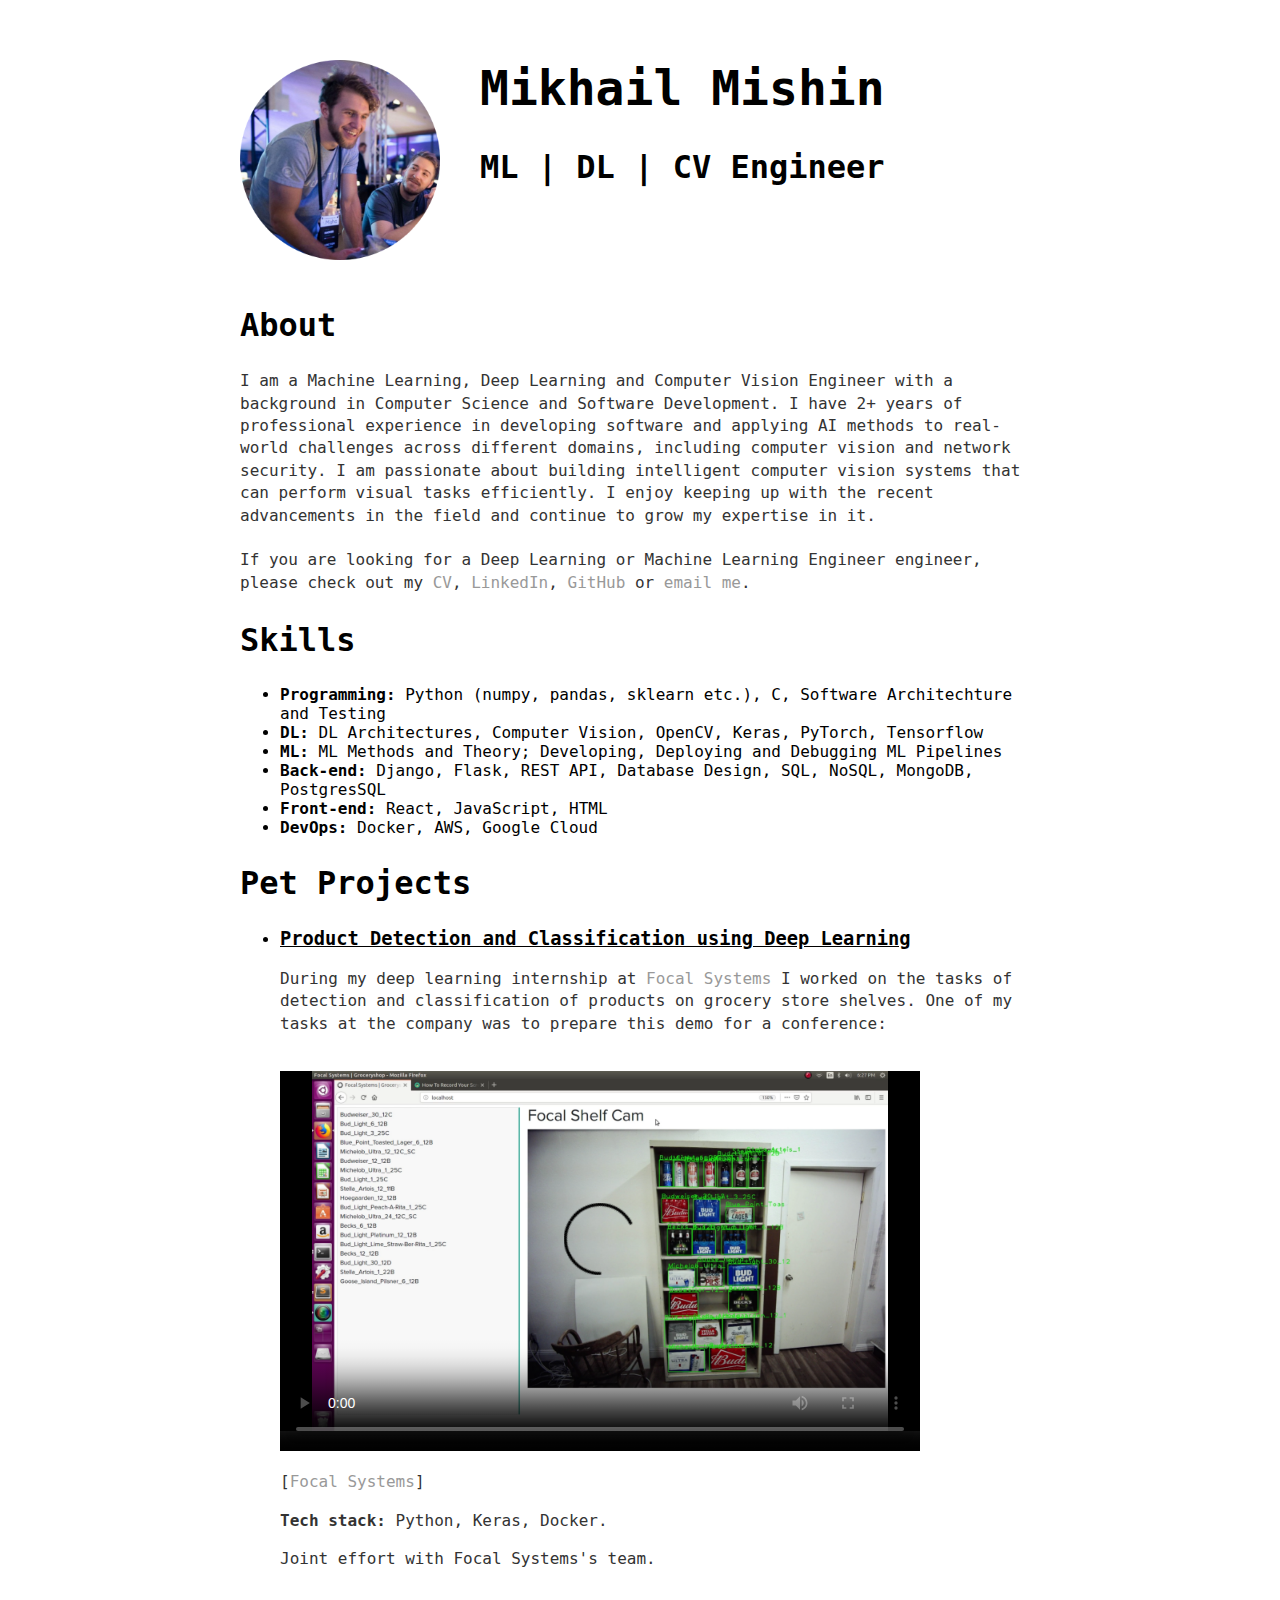
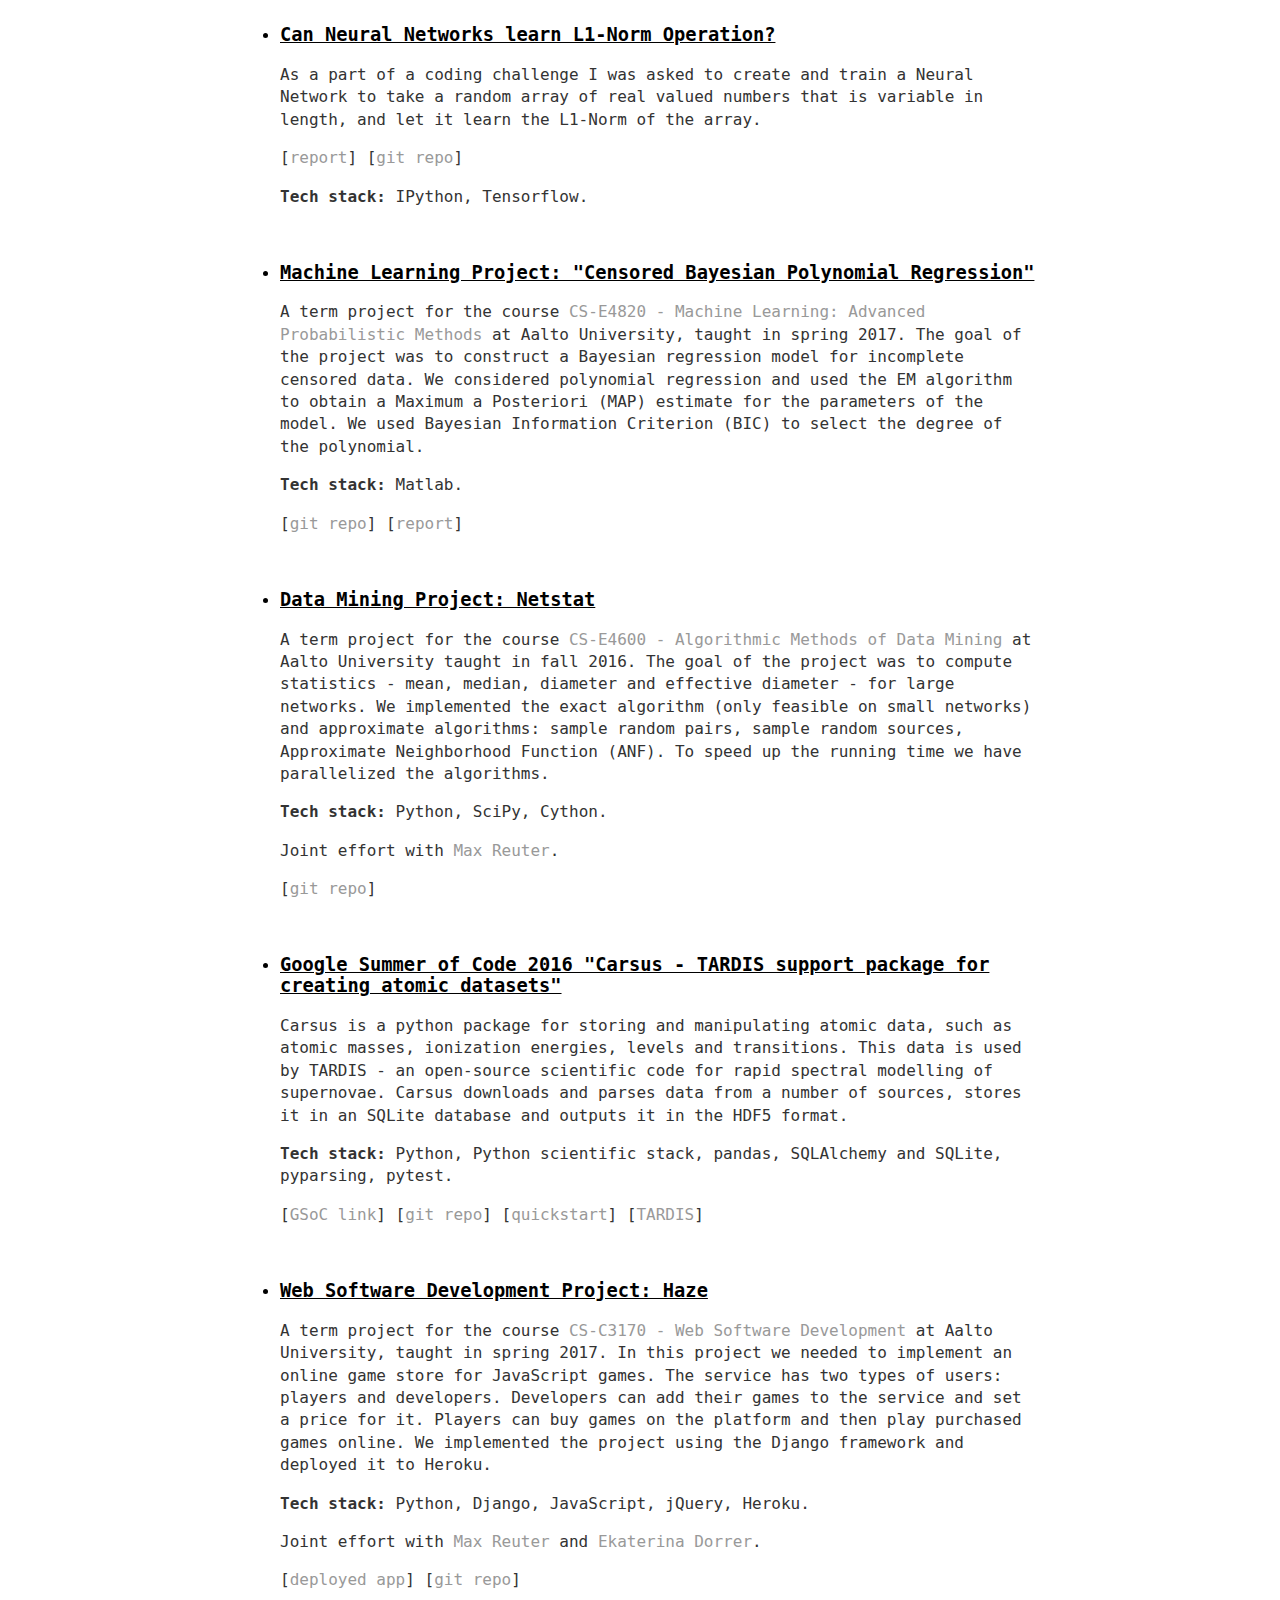
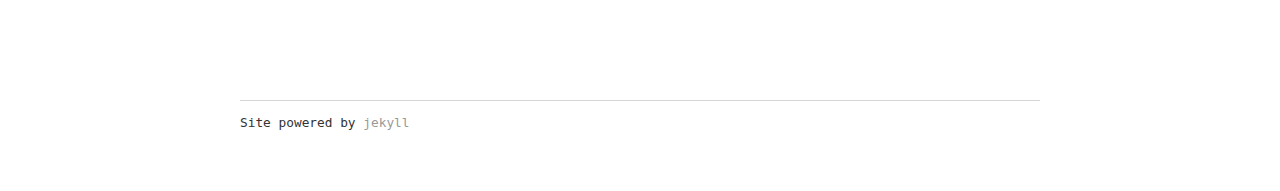
==== commit 1577c6dd: "rm br" ====
--- a/index.html
+++ b/index.html
@@ -33,7 +33,7 @@
 
             <p> 
             I am a Machine Learning, Deep Learning and Computer Vision Engineer with a background in Computer Science and Software Development. I have 2+ years of professional experience in developing software and applying AI methods to real-world challenges across different domains, including computer vision and network security.  I am passionate about building intelligent computer vision systems that can perform visual tasks efficiently. I enjoy keeping up with the recent advancements in the field and continue to grow my expertise in it.
-            
+
             <!-- </br></br> -->
             <!-- I have a wide range of experience. I have worked and done research at startups, big companies, and in academia.  -->
             <!-- I am a team player with good presentation and leadership skills.  -->
@@ -41,8 +41,6 @@
             If you are looking for a Deep Learning or Machine Learning Engineer engineer, please check out my <a href="cv.pdf">CV</a>, <a href="https://www.linkedin.com/in/mishinma/">LinkedIn</a>,
             <a href="https://github.com/mishinma">GitHub</a> or <a href="mailto:mikhail.mishin@aalto.fi">email me</a>.
             </p>
-          </br>
-
             <h2> Skills </h2>
 
             <ul>
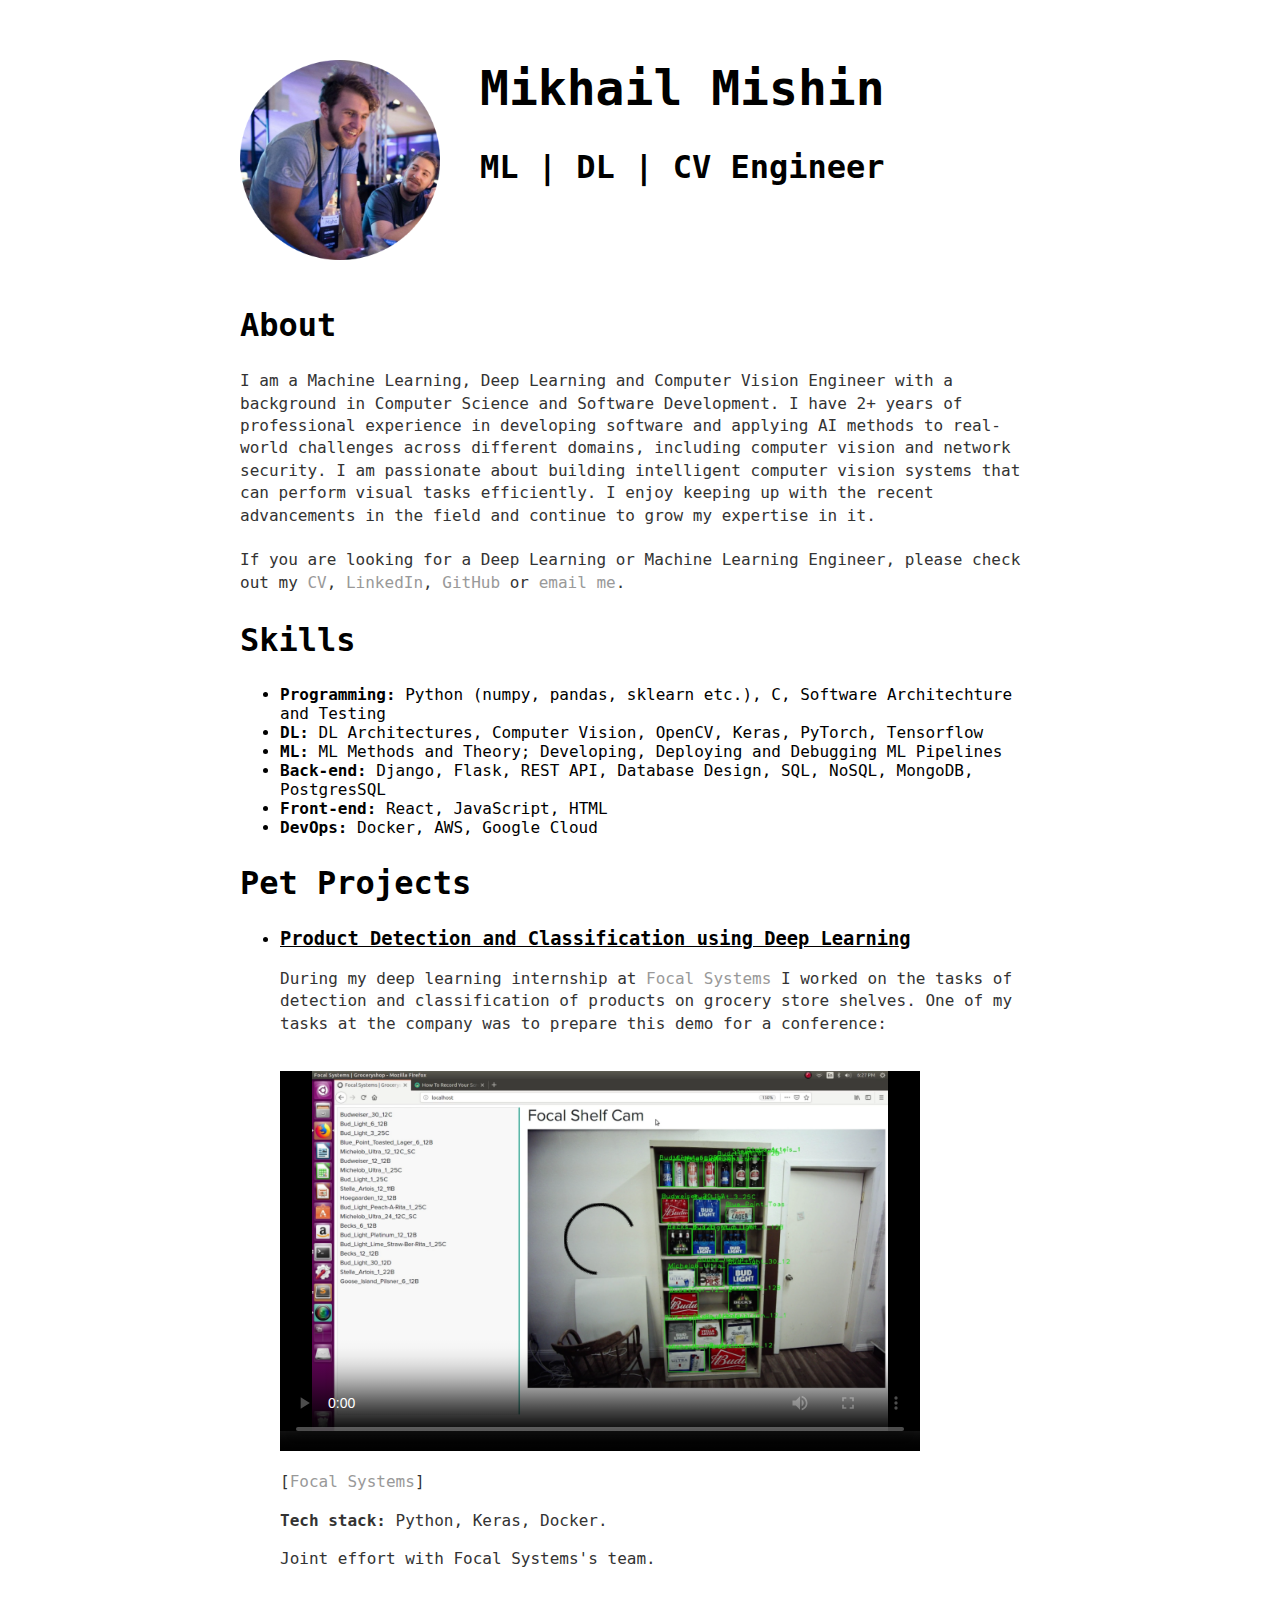
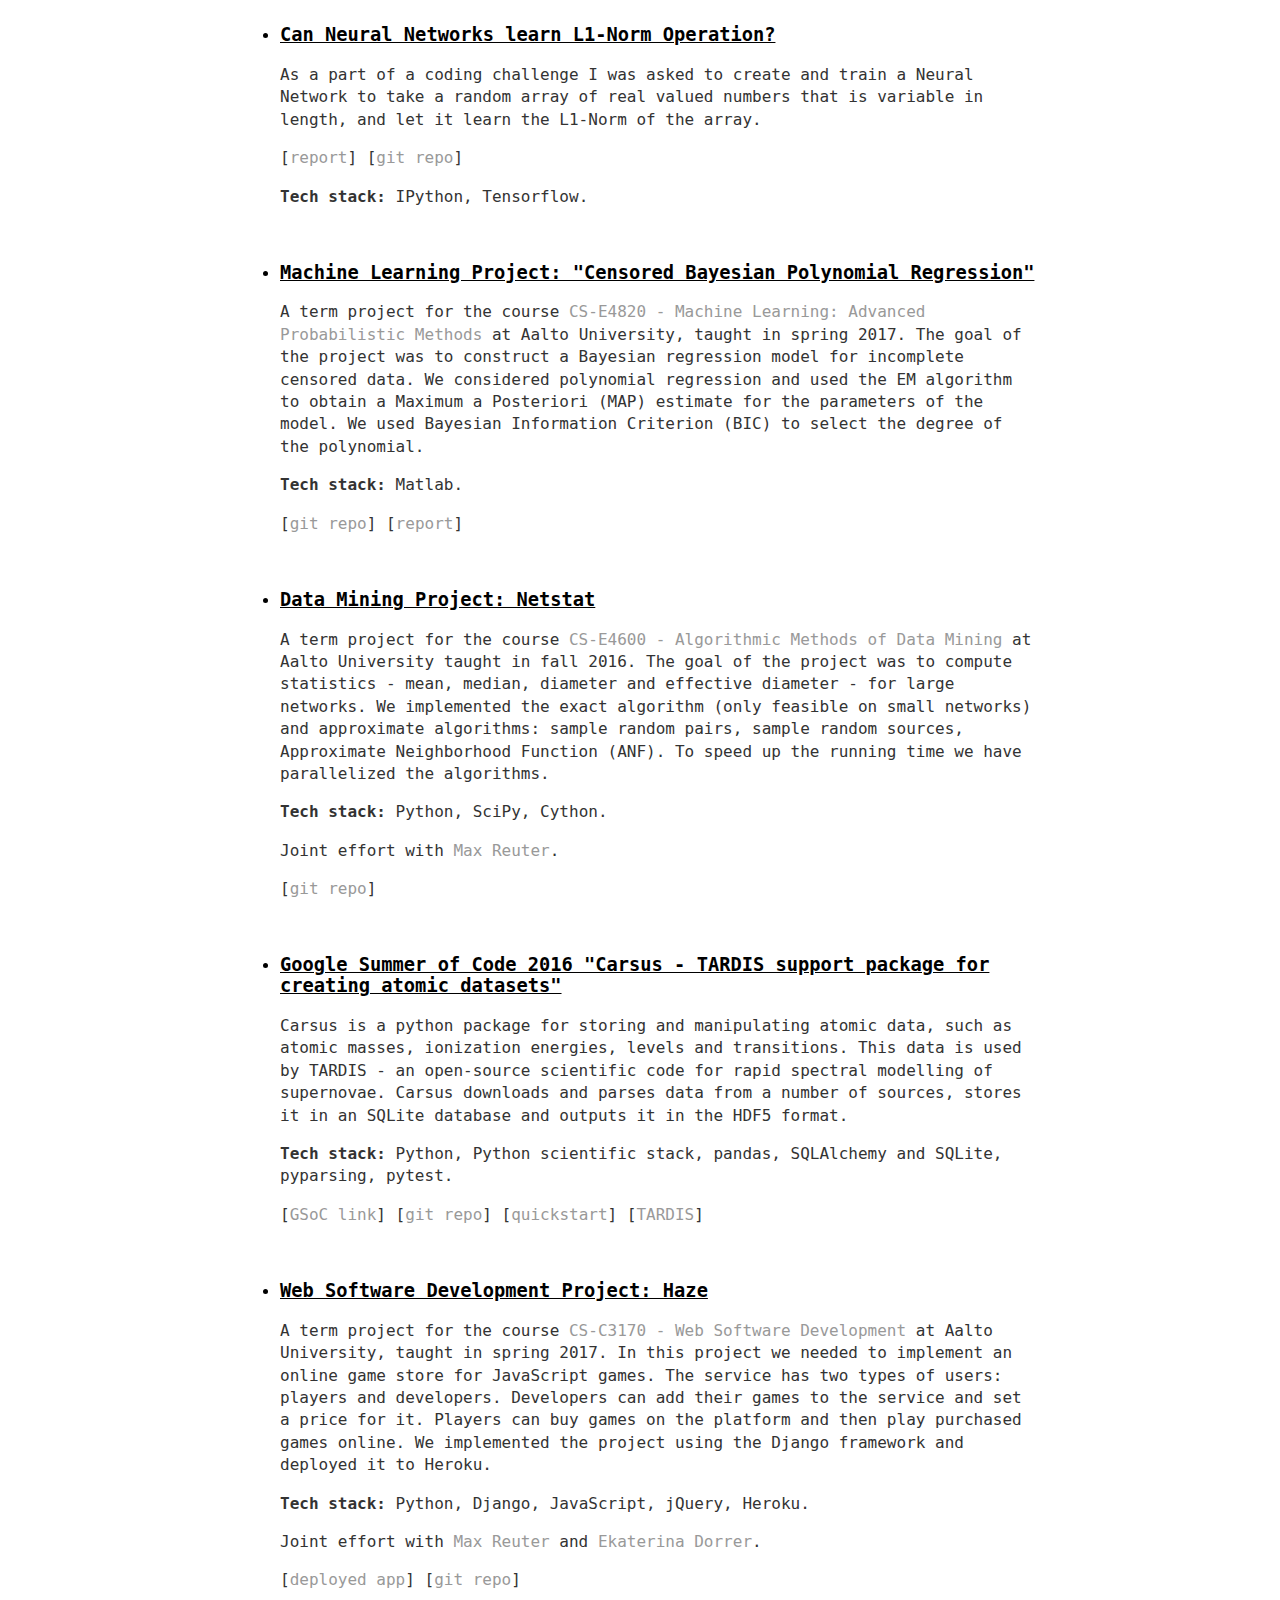
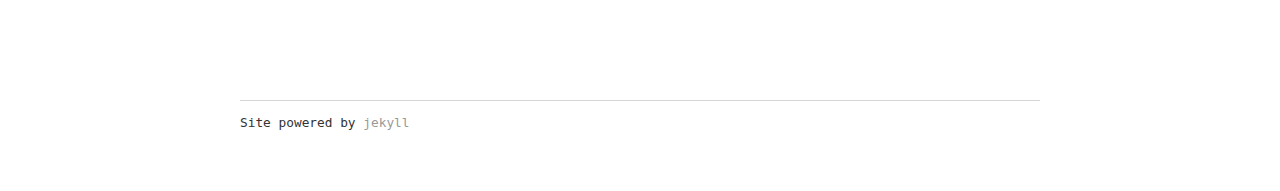
==== commit 11c60f6e: "fix typo" ====
--- a/index.html
+++ b/index.html
@@ -38,7 +38,7 @@
             <!-- I have a wide range of experience. I have worked and done research at startups, big companies, and in academia.  -->
             <!-- I am a team player with good presentation and leadership skills.  -->
            </br></br>
-            If you are looking for a Deep Learning or Machine Learning Engineer engineer, please check out my <a href="cv.pdf">CV</a>, <a href="https://www.linkedin.com/in/mishinma/">LinkedIn</a>,
+            If you are looking for a Deep Learning or Machine Learning Engineer, please check out my <a href="cv.pdf">CV</a>, <a href="https://www.linkedin.com/in/mishinma/">LinkedIn</a>,
             <a href="https://github.com/mishinma">GitHub</a> or <a href="mailto:mikhail.mishin@aalto.fi">email me</a>.
             </p>
             <h2> Skills </h2>
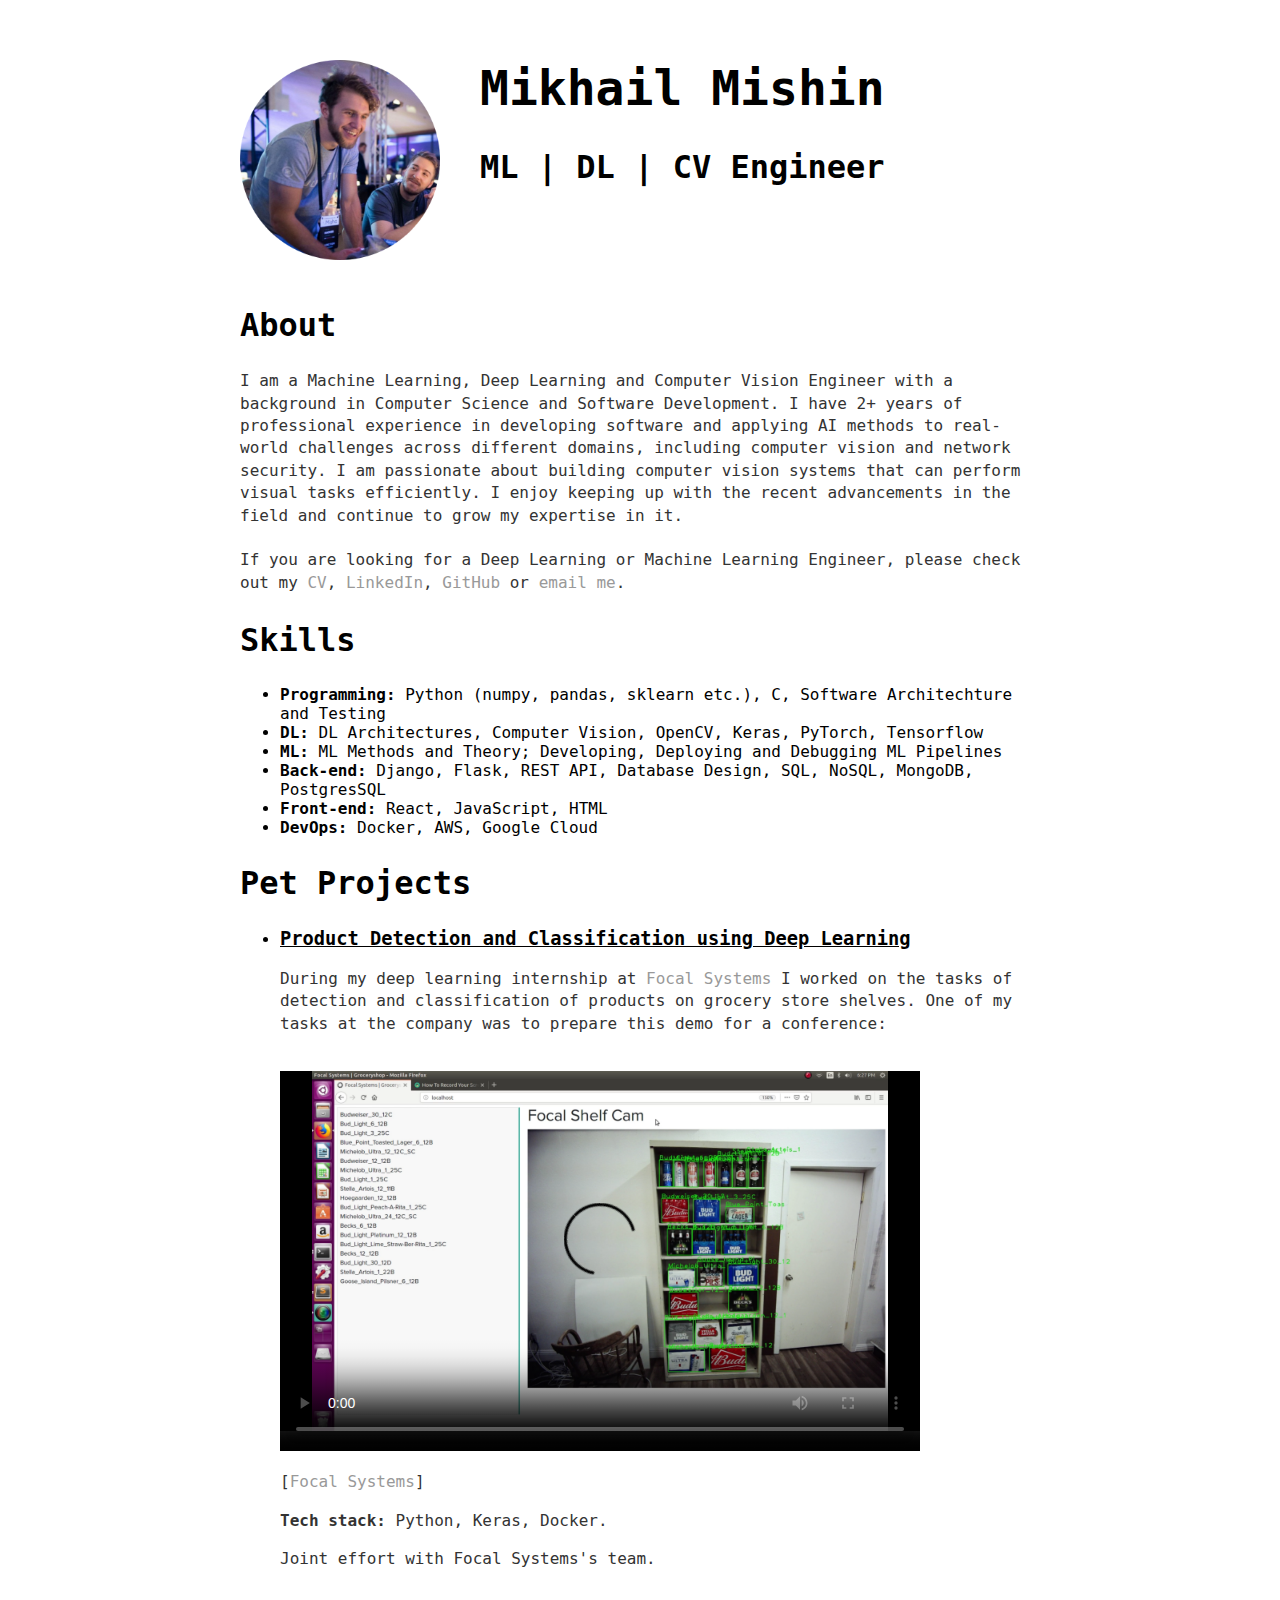
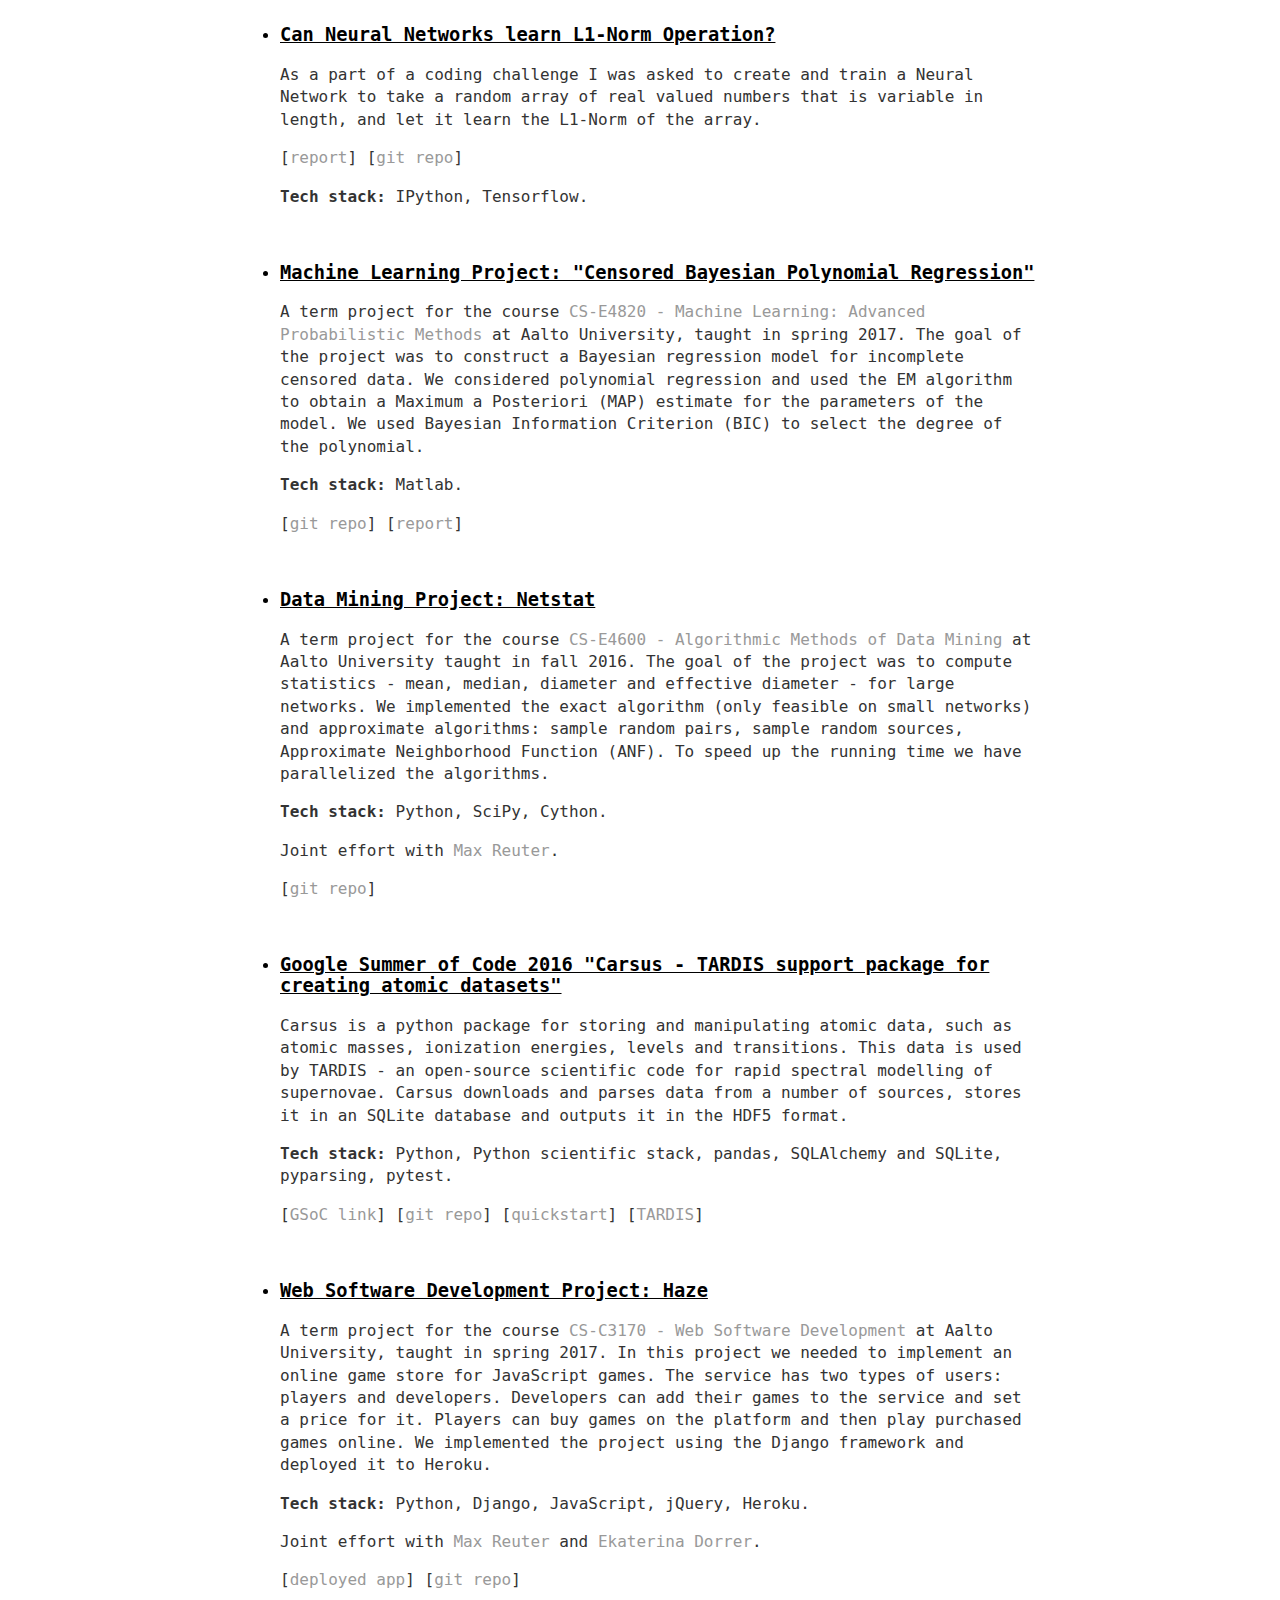
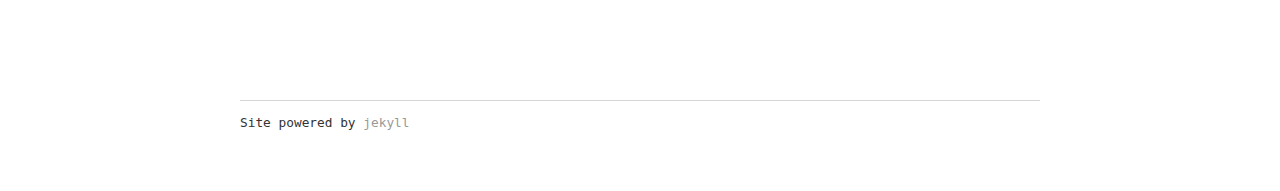
==== commit 4bada125: "minus intelligent" ====
--- a/index.html
+++ b/index.html
@@ -32,7 +32,7 @@
             <h2> About </h2>
 
             <p> 
-            I am a Machine Learning, Deep Learning and Computer Vision Engineer with a background in Computer Science and Software Development. I have 2+ years of professional experience in developing software and applying AI methods to real-world challenges across different domains, including computer vision and network security.  I am passionate about building intelligent computer vision systems that can perform visual tasks efficiently. I enjoy keeping up with the recent advancements in the field and continue to grow my expertise in it.
+            I am a Machine Learning, Deep Learning and Computer Vision Engineer with a background in Computer Science and Software Development. I have 2+ years of professional experience in developing software and applying AI methods to real-world challenges across different domains, including computer vision and network security.  I am passionate about building computer vision systems that can perform visual tasks efficiently. I enjoy keeping up with the recent advancements in the field and continue to grow my expertise in it.
 
             <!-- </br></br> -->
             <!-- I have a wide range of experience. I have worked and done research at startups, big companies, and in academia.  -->
